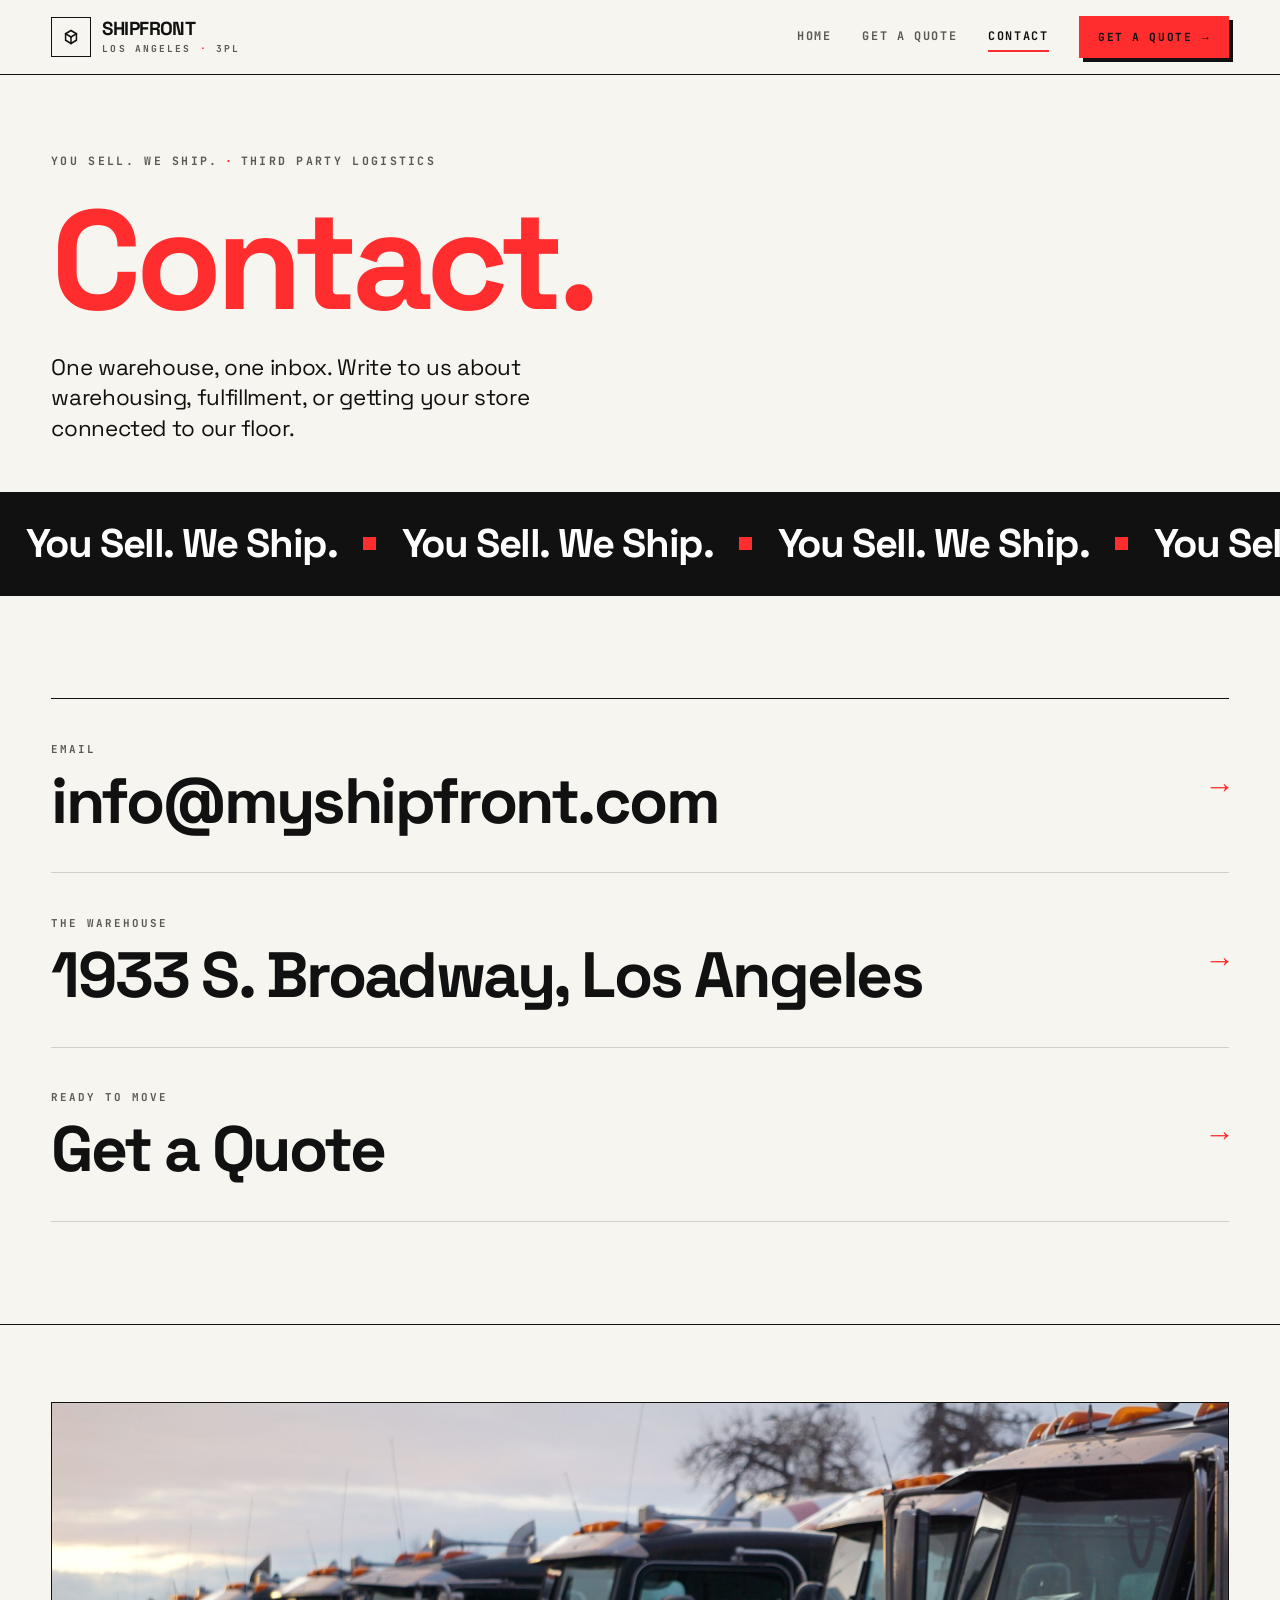
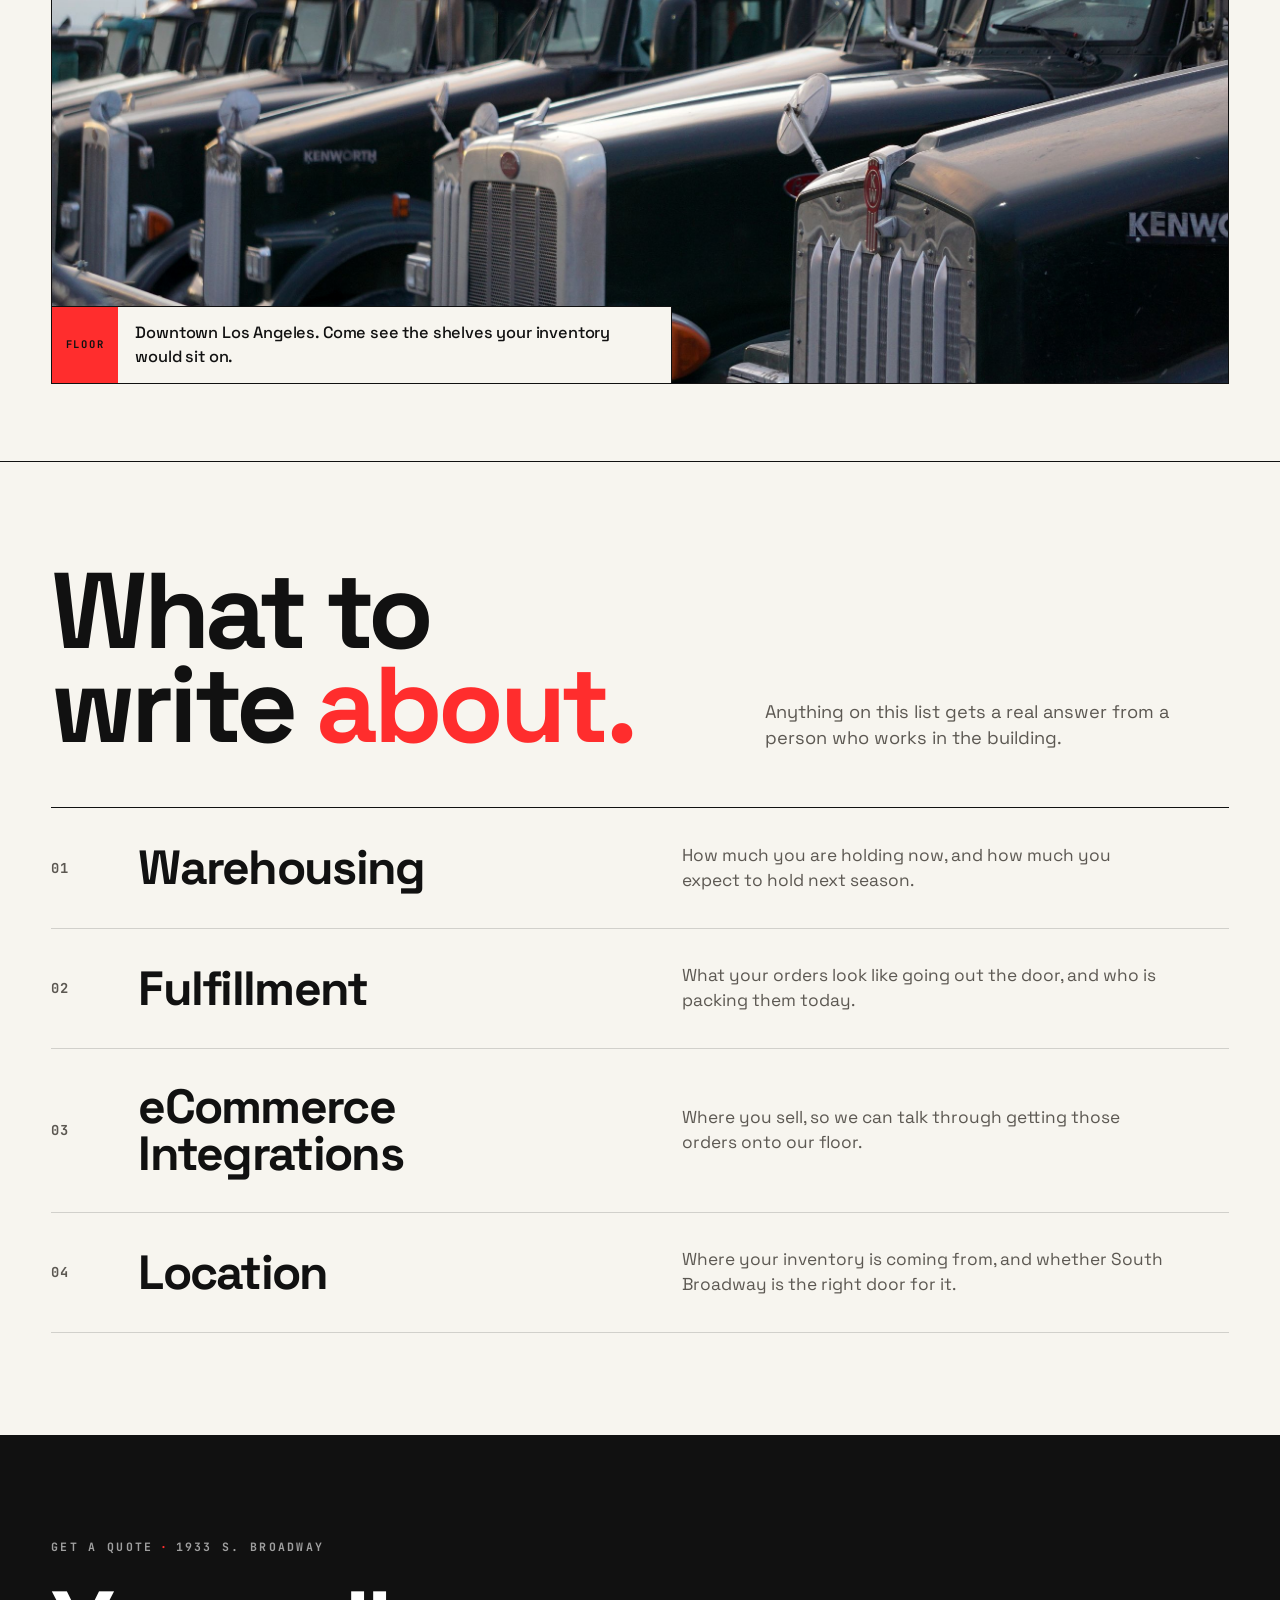
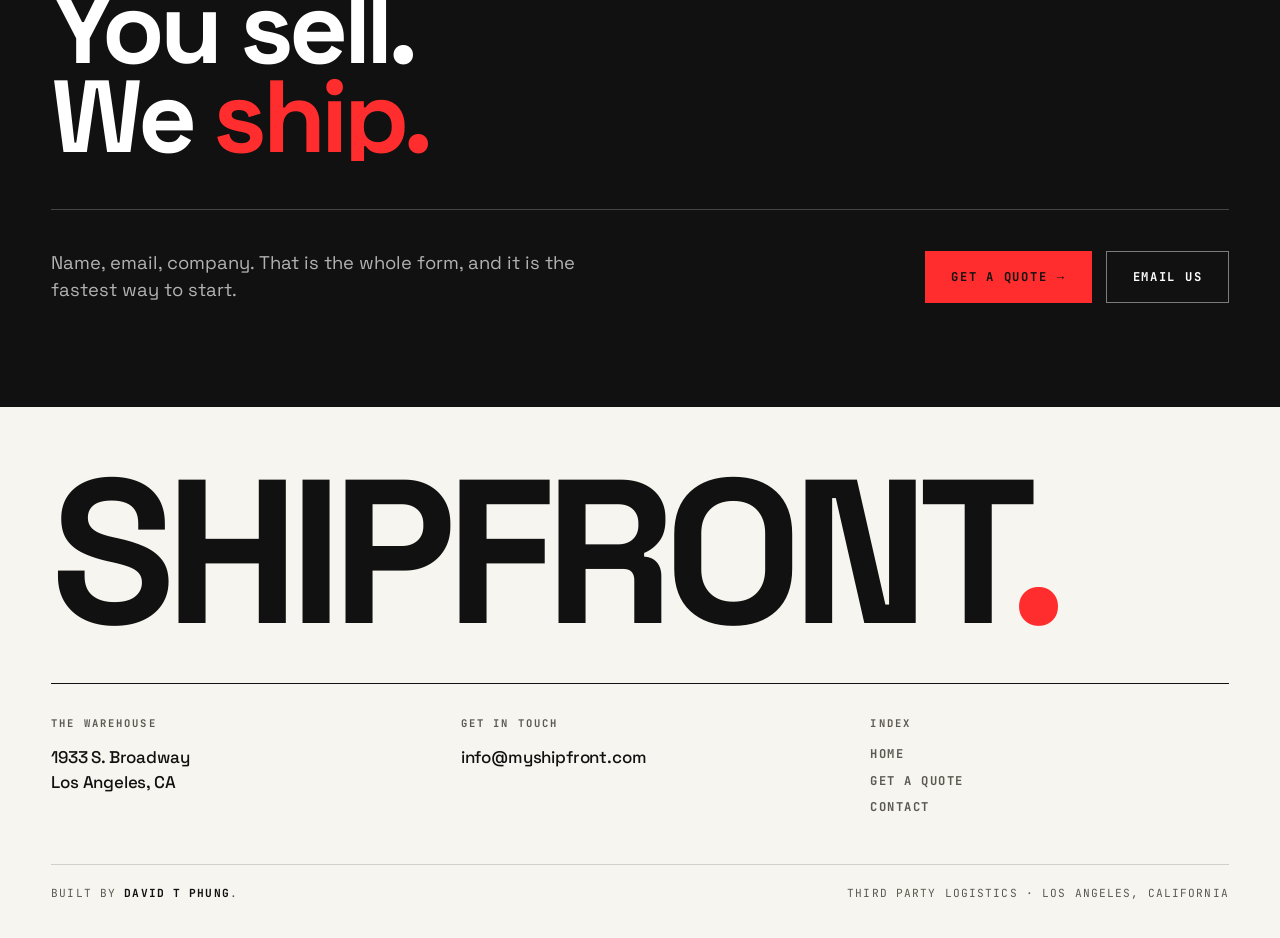
==== contact.html @ 4981dfe9 "Add verified static site files [skip ci]" ====
<!doctype html>
<html lang="en">
  <head>
    <meta charset="utf-8" />
    <meta name="viewport" content="width=device-width, initial-scale=1" />
    <title>Contact &middot; Shipfront</title>
    <meta
      name="description"
      content="Contact Shipfront. A third party logistics warehouse at 1933 S. Broadway, Los Angeles. Write to info@myshipfront.com."
    />
    <meta name="theme-color" content="#F7F5EF" />

    <meta property="og:type" content="website" />
    <meta property="og:title" content="Contact &middot; Shipfront" />
    <meta
      property="og:description"
      content="1933 S. Broadway, Los Angeles. info@myshipfront.com."
    />
    <meta property="og:image" content="images/logistics.jpg" />
    <meta name="twitter:card" content="summary_large_image" />

    <!-- Motion is opt-in: only hide pre-reveal content if scripting is alive. -->
    <script>
      (function (root) {
        root.setAttribute("data-js", "on");
        setTimeout(function () {
          if (root.getAttribute("data-ready") !== "true") {
            root.setAttribute("data-js", "off");
          }
        }, 2000);
      })(document.documentElement);
    </script>

    <link rel="preload" as="font" type="font/woff2" href="fonts/space-grotesk-var-latin.woff2" crossorigin />
    <link rel="preload" as="font" type="font/woff2" href="fonts/jetbrains-mono-var-latin.woff2" crossorigin />
    <link rel="stylesheet" href="css/press.css" />
    <link rel="icon" href="favicon.svg" type="image/svg+xml" />
  </head>

  <body>
    <a class="skip" href="#main">Skip to content</a>

    <header class="masthead">
      <div class="wrap masthead__in">
        <a class="brand" href="index.html" aria-label="Shipfront, home">
          <span class="stamp" aria-hidden="true">
            <svg viewBox="0 0 24 24" role="presentation" focusable="false">
              <path d="M7 9 L12 6 L17 9 L17 15 L12 18 L7 15 Z" />
              <path d="M7 9 L12 12 L17 9" />
              <path d="M12 12 L12 18" />
            </svg>
          </span>
          <span class="brand__type">
            <span class="brand__name">Shipfront</span>
            <span class="brand__tag">Los Angeles <b>&middot;</b> 3PL</span>
          </span>
        </a>

        <nav class="nav nav--desk" aria-label="Primary">
          <a class="nav__link" href="index.html">Home</a>
          <a class="nav__link" href="quote.html">Get a Quote</a>
          <a class="nav__link" href="contact.html" aria-current="page">Contact</a>
          <a class="btn btn--signal btn--sm nav__cta" href="quote.html">
            Get a Quote <span class="btn__arrow" aria-hidden="true">&rarr;</span>
          </a>
        </nav>

        <button class="burger" type="button" data-burger aria-expanded="false" aria-controls="drawer">
          <span class="burger__bars" aria-hidden="true"><i></i><i></i><i></i></span>
          Menu
        </button>
      </div>
    </header>

    <div class="drawer" id="drawer" data-open="false">
      <div class="wrap drawer__in">
        <a href="index.html">Home</a>
        <a href="quote.html">Get a Quote</a>
        <a href="contact.html">Contact</a>
        <a class="btn btn--signal" href="quote.html">
          Get a Quote <span class="btn__arrow" aria-hidden="true">&rarr;</span>
        </a>
      </div>
    </div>

    <main id="main">
      <!-- ================= PAGE HERO ================= -->
      <section class="phero">
        <div class="wrap">
          <p class="eyebrow" data-rise>
            You Sell. We Ship.<span class="dot">&middot;</span>Third Party Logistics
          </p>

          <h1 class="phero__h">
            <span class="line" data-clip><span><em>Contact.</em></span></span>
          </h1>

          <p class="phero__note" data-rise>
            One warehouse, one inbox. Write to us about warehousing, fulfillment, or
            getting your store connected to our floor.
          </p>
        </div>
      </section>

      <!-- ================= TICKER ================= -->
      <div class="ticker">
        <div class="ticker__track">
          <div class="ticker__set">
            <span>You Sell. We Ship.</span><i></i>
            <span>You Sell. We Ship.</span><i></i>
            <span>You Sell. We Ship.</span><i></i>
            <span>You Sell. We Ship.</span><i></i>
          </div>
          <div class="ticker__set" aria-hidden="true">
            <span>You Sell. We Ship.</span><i></i>
            <span>You Sell. We Ship.</span><i></i>
            <span>You Sell. We Ship.</span><i></i>
            <span>You Sell. We Ship.</span><i></i>
          </div>
        </div>
      </div>

      <!-- ================= BIG LINKS ================= -->
      <section class="sec">
        <div class="wrap">
          <div class="blinks" data-stagger="80">
            <a class="blink" href="mailto:info@myshipfront.com" data-rise>
              <span>
                <span class="blink__k">Email</span>
                <span class="blink__t">info@myshipfront.com</span>
              </span>
              <span class="blink__arrow" aria-hidden="true">&rarr;</span>
            </a>

            <a
              class="blink"
              href="https://maps.google.com/?q=1933+S+Broadway+Los+Angeles+CA"
              target="_blank"
              rel="noopener noreferrer"
              data-rise
            >
              <span>
                <span class="blink__k">The Warehouse</span>
                <span class="blink__t">1933 S. Broadway, Los Angeles</span>
              </span>
              <span class="blink__arrow" aria-hidden="true">&rarr;</span>
            </a>

            <a class="blink" href="quote.html" data-rise>
              <span>
                <span class="blink__k">Ready to Move</span>
                <span class="blink__t">Get a Quote</span>
              </span>
              <span class="blink__arrow" aria-hidden="true">&rarr;</span>
            </a>
          </div>
        </div>
      </section>

      <!-- ================= PLATE ================= -->
      <section class="plate sec--rule">
        <div class="wrap">
          <figure class="plate__frame" data-rise>
            <img
              class="plate__img"
              src="images/logistics.jpg"
              width="1600"
              height="900"
              alt="A freight truck on the road, hauling goods for delivery."
              loading="lazy"
              decoding="async"
            />
            <figcaption class="plate__tag">
              <b>Floor</b>
              <p>Downtown Los Angeles. Come see the shelves your inventory would sit on.</p>
            </figcaption>
          </figure>
        </div>
      </section>

      <!-- ================= WHAT TO WRITE ABOUT ================= -->
      <section class="sec sec--rule">
        <div class="wrap">
          <div class="sec__head">
            <h2 class="h2">
              <span class="line" data-clip><span>What to</span></span>
              <span class="line" data-clip><span>write <em>about.</em></span></span>
            </h2>
            <p class="sec__note" data-rise>
              Anything on this list gets a real answer from a person who works in the
              building.
            </p>
          </div>

          <ul class="rows" data-stagger="70">
            <li class="row" data-rise>
              <span class="row__no">01</span>
              <h3 class="row__title">Warehousing</h3>
              <p class="row__body">
                How much you are holding now, and how much you expect to hold next season.
              </p>
              <span class="row__mark" aria-hidden="true">&rarr;</span>
            </li>
            <li class="row" data-rise>
              <span class="row__no">02</span>
              <h3 class="row__title">Fulfillment</h3>
              <p class="row__body">
                What your orders look like going out the door, and who is packing them
                today.
              </p>
              <span class="row__mark" aria-hidden="true">&rarr;</span>
            </li>
            <li class="row" data-rise>
              <span class="row__no">03</span>
              <h3 class="row__title">eCommerce Integrations</h3>
              <p class="row__body">
                Where you sell, so we can talk through getting those orders onto our floor.
              </p>
              <span class="row__mark" aria-hidden="true">&rarr;</span>
            </li>
            <li class="row" data-rise>
              <span class="row__no">04</span>
              <h3 class="row__title">Location</h3>
              <p class="row__body">
                Where your inventory is coming from, and whether South Broadway is the right
                door for it.
              </p>
              <span class="row__mark" aria-hidden="true">&rarr;</span>
            </li>
          </ul>
        </div>
      </section>

      <!-- ================= SLAB CTA ================= -->
      <section class="slab">
        <div class="wrap">
          <p class="eyebrow" data-rise>Get a Quote<span class="dot">&middot;</span>1933 S. Broadway</p>
          <h2 class="slab__h">
            <span class="line" data-clip><span>You sell.</span></span>
            <span class="line" data-clip><span>We <em>ship.</em></span></span>
          </h2>

          <div class="slab__grid">
            <p class="slab__note" data-rise>
              Name, email, company. That is the whole form, and it is the fastest way to
              start.
            </p>
            <div class="slab__acts" data-stagger="80">
              <a class="btn btn--signal" href="quote.html" data-rise>
                Get a Quote <span class="btn__arrow" aria-hidden="true">&rarr;</span>
              </a>
              <a class="btn btn--ghost-invert" href="mailto:info@myshipfront.com" data-rise>
                Email Us
              </a>
            </div>
          </div>
        </div>
      </section>
    </main>

    <footer class="foot">
      <div class="wrap">
        <p class="foot__mark" data-clip><span>Shipfront<em>.</em></span></p>

        <div class="foot__grid">
          <div>
            <p class="foot__k">The Warehouse</p>
            <p class="foot__v">
              1933 S. Broadway<br />
              Los Angeles, CA
            </p>
          </div>
          <div>
            <p class="foot__k">Get in Touch</p>
            <p class="foot__v">
              <a href="mailto:info@myshipfront.com">info@myshipfront.com</a>
            </p>
          </div>
          <div>
            <p class="foot__k">Index</p>
            <nav class="foot__nav" aria-label="Footer">
              <a href="index.html">Home</a>
              <a href="quote.html">Get a Quote</a>
              <a href="contact.html">Contact</a>
            </nav>
          </div>
        </div>

        <div class="foot__base">
          <p>Built by <b>David T Phung</b>.</p>
          <p>Third Party Logistics <span aria-hidden="true">&middot;</span> Los Angeles, California</p>
        </div>
      </div>
    </footer>

    <script src="js/press.js" defer></script>
  </body>
</html>
---- css/press.css ----
/* ==========================================================================
   SHIPFRONT / THE PRESS
   Bold editorial paper. Ink on newsprint, one red signal.
   ========================================================================== */

/* --- Faces ---------------------------------------------------------------- */

@font-face {
  font-family: "Space Grotesk";
  font-style: normal;
  font-weight: 300 700;
  font-display: swap;
  src: url("../fonts/space-grotesk-var-latin.woff2") format("woff2");
  unicode-range: U+0000-00FF, U+0131, U+0152-0153, U+02BB-02BC, U+02C6, U+02DA,
    U+02DC, U+0304, U+0308, U+0329, U+2000-206F, U+20AC, U+2122, U+2191, U+2193,
    U+2212, U+2215, U+FEFF, U+FFFD;
}

@font-face {
  font-family: "Space Grotesk";
  font-style: normal;
  font-weight: 300 700;
  font-display: swap;
  src: url("../fonts/space-grotesk-var-latin-ext.woff2") format("woff2");
  unicode-range: U+0100-02BA, U+02BD-02C5, U+02C7-02CC, U+02CE-02D7, U+02DD-02FF,
    U+0304, U+0308, U+0329, U+1D00-1DBF, U+1E00-1E9F, U+1EF2-1EFF, U+2020,
    U+20A0-20AB, U+20AD-20C0, U+2113, U+2C60-2C7F, U+A720-A7FF;
}

@font-face {
  font-family: "JetBrains Mono";
  font-style: normal;
  font-weight: 100 800;
  font-display: swap;
  src: url("../fonts/jetbrains-mono-var-latin.woff2") format("woff2");
  unicode-range: U+0000-00FF, U+0131, U+0152-0153, U+02BB-02BC, U+02C6, U+02DA,
    U+02DC, U+0304, U+0308, U+0329, U+2000-206F, U+20AC, U+2122, U+2191, U+2193,
    U+2212, U+2215, U+FEFF, U+FFFD;
}

@font-face {
  font-family: "JetBrains Mono";
  font-style: normal;
  font-weight: 100 800;
  font-display: swap;
  src: url("../fonts/jetbrains-mono-var-latin-ext.woff2") format("woff2");
  unicode-range: U+0100-02BA, U+02BD-02C5, U+02C7-02CC, U+02CE-02D7, U+02DD-02FF,
    U+0304, U+0308, U+0329, U+1D00-1DBF, U+1E00-1E9F, U+1EF2-1EFF, U+2020,
    U+20A0-20AB, U+20AD-20C0, U+2113, U+2C60-2C7F, U+A720-A7FF;
}

/* --- Tokens --------------------------------------------------------------- */

:root {
  --paper: #f7f5ef;
  --sheet: #ffffff;
  --ink: #111111;
  --mute: #5c5852;
  --signal: #ff2d2d;

  --rule: rgba(17, 17, 17, 0.16);
  --rule-soft: rgba(17, 17, 17, 0.09);
  --rule-invert: rgba(255, 255, 255, 0.22);

  --display: "Space Grotesk", "Helvetica Neue", Arial, sans-serif;
  --mono: "JetBrains Mono", ui-monospace, "SF Mono", Menlo, monospace;

  --gut: clamp(1.25rem, 4vw, 4.5rem);
  --max: 1440px;
  --r: 0px;

  --fast: 160ms;
  --beat: 220ms;
  --ease: cubic-bezier(0.2, 0.7, 0.2, 1);
}

*,
*::before,
*::after {
  box-sizing: border-box;
}

html {
  -webkit-text-size-adjust: 100%;
  scroll-behavior: smooth;
}

body {
  margin: 0;
  background: var(--paper);
  color: var(--ink);
  font-family: var(--display);
  font-weight: 400;
  font-size: 17px;
  line-height: 1.5;
  -webkit-font-smoothing: antialiased;
  text-rendering: optimizeLegibility;
  overflow-x: hidden;
}

img {
  display: block;
  max-width: 100%;
}

a {
  color: inherit;
  text-decoration: none;
}

h1,
h2,
h3,
h4,
p,
figure,
blockquote {
  margin: 0;
}

ul,
ol {
  margin: 0;
  padding: 0;
  list-style: none;
}

button,
input,
textarea,
select {
  font: inherit;
  color: inherit;
}

::selection {
  background: var(--signal);
  color: var(--sheet);
}

:focus-visible {
  outline: 2px solid var(--signal);
  outline-offset: 3px;
}

.skip {
  position: absolute;
  left: -9999px;
  top: 0;
  z-index: 999;
  background: var(--ink);
  color: var(--sheet);
  padding: 0.75rem 1rem;
  font-family: var(--mono);
  font-size: 0.72rem;
  letter-spacing: 0.14em;
  text-transform: uppercase;
}

.skip:focus {
  left: 0;
}

/* --- Layout --------------------------------------------------------------- */

.wrap {
  width: 100%;
  max-width: var(--max);
  margin-inline: auto;
  padding-inline: var(--gut);
}

.rule-top {
  border-top: 1px solid var(--rule);
}

.rule-red {
  height: 6px;
  background: var(--signal);
}

.eyebrow {
  font-family: var(--mono);
  font-size: clamp(0.62rem, 1.1vw, 0.72rem);
  font-weight: 700;
  letter-spacing: 0.2em;
  text-transform: uppercase;
  color: var(--mute);
}

.eyebrow .dot {
  color: var(--signal);
  margin-inline: 0.55em;
}

/* --- Masthead ------------------------------------------------------------- */

.masthead {
  position: sticky;
  top: 0;
  z-index: 90;
  background: var(--paper);
  border-bottom: 1px solid var(--ink);
}

.masthead__in {
  display: flex;
  align-items: center;
  justify-content: space-between;
  gap: 1rem;
  min-height: 74px;
}

/* Mark: a press stamp, not a lightbox */
.brand {
  display: inline-flex;
  align-items: center;
  gap: 0.7rem;
}

.stamp {
  width: 40px;
  height: 40px;
  display: grid;
  place-items: center;
  border: 1px solid var(--ink);
  background: transparent;
  transition: transform var(--beat) var(--ease),
    border-color var(--beat) var(--ease), background-color var(--beat) var(--ease);
}

.stamp svg {
  width: 26px;
  height: 26px;
  display: block;
}

.stamp path {
  stroke: var(--ink);
  stroke-width: 1.4;
  stroke-linecap: square;
  stroke-linejoin: miter;
  fill: none;
  transition: stroke var(--beat) var(--ease);
}

.brand:hover .stamp,
.brand:focus-visible .stamp {
  transform: translateY(1px);
  border-color: var(--signal);
}

.brand:hover .stamp path,
.brand:focus-visible .stamp path {
  stroke: var(--signal);
}

.brand__type {
  display: flex;
  flex-direction: column;
  line-height: 1;
}

.brand__name {
  font-weight: 700;
  font-size: 1.18rem;
  letter-spacing: -0.03em;
  text-transform: uppercase;
}

.brand__tag {
  font-family: var(--mono);
  font-size: 0.6rem;
  font-weight: 700;
  letter-spacing: 0.22em;
  text-transform: uppercase;
  color: var(--mute);
  margin-top: 0.32rem;
}

.brand__tag b {
  color: var(--signal);
}

.nav {
  display: flex;
  align-items: center;
  gap: clamp(1rem, 2.4vw, 2.2rem);
}

.nav__link {
  font-family: var(--mono);
  font-size: 0.74rem;
  font-weight: 700;
  letter-spacing: 0.14em;
  text-transform: uppercase;
  padding: 0.4rem 0;
  position: relative;
  color: var(--mute);
  transition: color var(--beat) var(--ease);
}

.nav__link::after {
  content: "";
  position: absolute;
  left: 0;
  right: 100%;
  bottom: 0;
  height: 2px;
  background: var(--signal);
  transition: right var(--beat) var(--ease);
}

.nav__link:hover,
.nav__link[aria-current="page"] {
  color: var(--ink);
}

.nav__link:hover::after,
.nav__link[aria-current="page"]::after {
  right: 0;
}

.nav__cta {
  display: none;
}

@media (min-width: 900px) {
  .nav__cta {
    display: inline-flex;
  }
}

/* Mobile drawer */
.burger {
  display: inline-flex;
  align-items: center;
  gap: 0.5rem;
  background: none;
  border: 1px solid var(--ink);
  padding: 0.5rem 0.7rem;
  cursor: pointer;
  font-family: var(--mono);
  font-size: 0.68rem;
  font-weight: 700;
  letter-spacing: 0.16em;
  text-transform: uppercase;
}

.burger__bars {
  display: grid;
  gap: 3px;
}

.burger__bars i {
  display: block;
  width: 16px;
  height: 2px;
  background: var(--ink);
}

@media (min-width: 760px) {
  .burger {
    display: none;
  }
}

.drawer {
  display: none;
  border-bottom: 1px solid var(--ink);
  background: var(--paper);
}

.drawer[data-open="true"] {
  display: block;
}

@media (min-width: 760px) {
  .drawer,
  .drawer[data-open="true"] {
    display: none;
  }
}

.drawer__in {
  padding-block: 0.5rem 1.5rem;
  display: grid;
}

.drawer a {
  padding: 1rem 0;
  border-bottom: 1px solid var(--rule-soft);
  font-size: 1.5rem;
  font-weight: 700;
  letter-spacing: -0.02em;
}

.drawer .btn {
  margin-top: 1.35rem;
  border-bottom: 0;
  justify-content: center;
}

.nav--desk {
  display: none;
}

@media (min-width: 760px) {
  .nav--desk {
    display: flex;
  }
}

/* --- Buttons -------------------------------------------------------------- */

.btn {
  display: inline-flex;
  align-items: center;
  gap: 0.6rem;
  border: 1px solid transparent;
  border-radius: var(--r);
  padding: 1rem 1.6rem;
  font-family: var(--mono);
  font-size: 0.76rem;
  font-weight: 700;
  letter-spacing: 0.14em;
  text-transform: uppercase;
  cursor: pointer;
  transition: transform var(--beat) var(--ease),
    background-color var(--beat) var(--ease), color var(--beat) var(--ease),
    border-color var(--beat) var(--ease), box-shadow var(--beat) var(--ease);
}

.btn--sm {
  padding: 0.72rem 1.1rem;
  font-size: 0.7rem;
}

.btn__arrow {
  transition: transform var(--beat) var(--ease);
}

.btn:hover .btn__arrow {
  transform: translateX(4px);
}

/* Primary: ink on red */
.btn--signal {
  background: var(--signal);
  color: var(--ink);
  border-color: var(--signal);
  box-shadow: 4px 4px 0 var(--ink);
}

.btn--signal:hover {
  transform: translate(-2px, -2px);
  box-shadow: 6px 6px 0 var(--ink);
}

.btn--signal:active {
  transform: translate(2px, 2px);
  box-shadow: 1px 1px 0 var(--ink);
}

/* Ghost on paper */
.btn--ghost {
  background: transparent;
  color: var(--ink);
  border-color: var(--ink);
}

.btn--ghost:hover {
  background: var(--ink);
  color: var(--sheet);
}

/* Ghost on ink: white on black */
.btn--ghost-invert {
  background: transparent;
  color: var(--sheet);
  border-color: rgba(255, 255, 255, 0.45);
}

.btn--ghost-invert:hover {
  background: var(--sheet);
  color: var(--ink);
  border-color: var(--sheet);
}

/* --- Hero ----------------------------------------------------------------- */

.hero {
  padding-block: clamp(2.5rem, 7vw, 6rem) clamp(2rem, 5vw, 3.5rem);
}

.hero__meta {
  display: flex;
  flex-wrap: wrap;
  align-items: baseline;
  gap: 0.2rem 0.4rem;
  padding-bottom: clamp(1.5rem, 4vw, 2.75rem);
}

.h1 {
  font-weight: 700;
  font-size: clamp(3.6rem, 13.2vw, 12.5rem);
  line-height: 0.85;
  letter-spacing: -0.045em;
  text-transform: none;
}

.h1 .line {
  display: block;
}

.h1 em {
  font-style: normal;
  color: var(--signal);
}

.hero__grid {
  display: grid;
  gap: clamp(1.75rem, 4vw, 3rem);
  padding-top: clamp(1.75rem, 4vw, 3rem);
  align-items: start;
}

@media (min-width: 1000px) {
  .hero__grid {
    grid-template-columns: minmax(0, 1.15fr) minmax(0, 1fr);
    gap: clamp(2rem, 6vw, 5rem);
  }
}

.lede {
  font-size: clamp(1.15rem, 2vw, 1.5rem);
  line-height: 1.34;
  letter-spacing: -0.015em;
  max-width: 34ch;
}

.lede strong {
  font-weight: 700;
}

.hero__acts {
  display: flex;
  flex-wrap: wrap;
  gap: 0.85rem;
  margin-top: clamp(1.5rem, 3vw, 2.25rem);
}

.hero__index {
  border-top: 1px solid var(--ink);
  padding-top: 0.9rem;
}

.hero__index li {
  display: flex;
  align-items: baseline;
  gap: 1rem;
  padding: 0.72rem 0;
  border-bottom: 1px solid var(--rule-soft);
  font-family: var(--mono);
  font-size: 0.78rem;
  letter-spacing: 0.02em;
  color: var(--mute);
}

.hero__index li b {
  color: var(--signal);
  font-weight: 700;
  font-size: 0.68rem;
  letter-spacing: 0.1em;
  min-width: 2.4ch;
}

.hero__index li span {
  color: var(--ink);
  font-weight: 700;
}

/* --- Ticker: repeat a real line ------------------------------------------ */

.ticker {
  background: var(--ink);
  color: var(--sheet);
  overflow: hidden;
  border-block: 1px solid var(--ink);
  padding-block: clamp(0.9rem, 2vw, 1.3rem);
}

.ticker__track {
  display: flex;
  width: max-content;
  animation: slide 26s linear infinite;
}

.ticker__set {
  display: flex;
  align-items: center;
  flex: none;
}

.ticker__set span {
  font-weight: 700;
  font-size: clamp(1.4rem, 3.4vw, 2.5rem);
  letter-spacing: -0.035em;
  white-space: nowrap;
  padding-inline: clamp(0.9rem, 2vw, 1.6rem);
}

.ticker__set i {
  width: clamp(9px, 1.2vw, 13px);
  height: clamp(9px, 1.2vw, 13px);
  background: var(--signal);
  flex: none;
}

@keyframes slide {
  from {
    transform: translate3d(0, 0, 0);
  }
  to {
    transform: translate3d(-50%, 0, 0);
  }
}

.ticker:hover .ticker__track {
  animation-play-state: paused;
}

/* --- Plate (truck) -------------------------------------------------------- */

.plate {
  padding-block: clamp(2.5rem, 6vw, 5rem);
}

.plate__frame {
  position: relative;
  border: 1px solid var(--ink);
  background: var(--sheet);
  overflow: hidden;
}

.plate__img {
  width: 100%;
  height: clamp(260px, 46vw, 580px);
  object-fit: cover;
  object-position: center 58%;
  filter: contrast(1.04) saturate(0.92);
}

.plate__tag {
  position: absolute;
  left: 0;
  bottom: 0;
  display: flex;
  align-items: stretch;
  background: var(--paper);
  border-top: 1px solid var(--ink);
  border-right: 1px solid var(--ink);
  max-width: min(92%, 620px);
}

.plate__tag b {
  background: var(--signal);
  color: var(--ink);
  font-family: var(--mono);
  font-size: 0.66rem;
  font-weight: 700;
  letter-spacing: 0.16em;
  text-transform: uppercase;
  padding: 0.85rem 0.85rem;
  display: grid;
  place-items: center;
}

.plate__tag p {
  padding: 0.85rem 1.1rem;
  font-size: clamp(0.86rem, 1.5vw, 1.02rem);
  font-weight: 500;
  letter-spacing: -0.01em;
}

/* --- Section furniture ---------------------------------------------------- */

.sec {
  padding-block: clamp(3rem, 8vw, 7rem);
}

.sec--rule {
  border-top: 1px solid var(--ink);
}

.sec__head {
  display: grid;
  gap: clamp(1rem, 2.5vw, 1.5rem);
  padding-bottom: clamp(2rem, 5vw, 3.5rem);
}

@media (min-width: 1000px) {
  .sec__head {
    grid-template-columns: minmax(0, 1.4fr) minmax(0, 1fr);
    align-items: end;
    gap: clamp(2rem, 5vw, 4rem);
  }
}

.h2 {
  font-weight: 700;
  font-size: clamp(2.6rem, 8.4vw, 7.5rem);
  line-height: 0.87;
  letter-spacing: -0.042em;
}

.h2 em {
  font-style: normal;
  color: var(--signal);
}

.sec__note {
  font-size: clamp(1rem, 1.5vw, 1.14rem);
  line-height: 1.44;
  color: var(--mute);
  max-width: 42ch;
}

/* --- Numbered hairline rows ---------------------------------------------- */

.rows {
  border-top: 1px solid var(--ink);
}

.row {
  display: grid;
  grid-template-columns: 3.4ch minmax(0, 1fr);
  gap: 0.75rem 1.25rem;
  align-items: start;
  padding: clamp(1.35rem, 3vw, 2.15rem) 0;
  border-bottom: 1px solid var(--rule);
  transition: padding-left var(--beat) var(--ease),
    background-color var(--beat) var(--ease);
}

@media (min-width: 900px) {
  .row {
    grid-template-columns: 5ch minmax(0, 1.05fr) minmax(0, 1fr) 2.5ch;
    gap: 2rem;
    align-items: center;
  }
}

.row__no {
  font-family: var(--mono);
  font-size: clamp(0.72rem, 1.2vw, 0.86rem);
  font-weight: 700;
  letter-spacing: 0.08em;
  color: var(--mute);
  transition: color var(--beat) var(--ease);
}

.row__title {
  font-weight: 700;
  font-size: clamp(1.55rem, 4vw, 3rem);
  line-height: 0.98;
  letter-spacing: -0.035em;
}

.row__body {
  color: var(--mute);
  font-size: clamp(0.98rem, 1.4vw, 1.08rem);
  line-height: 1.46;
  max-width: 46ch;
}

.row__mark {
  display: none;
  justify-self: end;
  color: var(--signal);
  font-family: var(--mono);
  font-weight: 700;
  opacity: 0;
  transform: translateX(-6px);
  transition: opacity var(--beat) var(--ease), transform var(--beat) var(--ease);
}

@media (min-width: 900px) {
  .row__mark {
    display: block;
  }
}

.row:hover {
  background: rgba(255, 45, 45, 0.045);
}

.row:hover .row__no {
  color: var(--signal);
}

.row:hover .row__mark {
  opacity: 1;
  transform: translateX(0);
}

@media (min-width: 900px) {
  .row:hover {
    padding-left: 0.9rem;
  }
}

/* --- Steps ---------------------------------------------------------------- */

.steps {
  display: grid;
  gap: 0;
  border-top: 1px solid var(--ink);
}

@media (min-width: 760px) {
  .steps {
    grid-template-columns: repeat(2, minmax(0, 1fr));
  }
}

@media (min-width: 1120px) {
  .steps {
    grid-template-columns: repeat(4, minmax(0, 1fr));
  }
}

.step {
  padding: clamp(1.5rem, 3vw, 2.3rem) 0;
  border-bottom: 1px solid var(--rule);
  position: relative;
}

@media (min-width: 760px) {
  .step {
    padding: clamp(1.75rem, 3vw, 2.5rem) clamp(1.1rem, 2.2vw, 2rem);
  }

  .step:first-child {
    padding-left: 0;
  }

  .step + .step {
    border-left: 1px solid var(--rule);
  }
}

@media (min-width: 1120px) {
  .step:last-child {
    padding-right: 0;
  }
}

.step__no {
  font-family: var(--mono);
  font-size: 0.74rem;
  font-weight: 700;
  letter-spacing: 0.14em;
  color: var(--signal);
}

.step__no::after {
  content: "";
  display: block;
  width: 26px;
  height: 3px;
  background: var(--signal);
  margin-top: 0.7rem;
}

.step__title {
  font-weight: 700;
  font-size: clamp(1.5rem, 2.6vw, 2.1rem);
  line-height: 0.98;
  letter-spacing: -0.035em;
  margin-top: clamp(1.1rem, 2vw, 1.5rem);
}

.step__body {
  color: var(--mute);
  font-size: 1rem;
  line-height: 1.46;
  margin-top: 0.7rem;
  max-width: 34ch;
}

/* --- Outcomes ------------------------------------------------------------- */

.outs {
  display: grid;
  gap: clamp(1.5rem, 3vw, 2.5rem);
  border-top: 1px solid var(--ink);
  padding-top: clamp(1.75rem, 3.5vw, 2.75rem);
}

@media (min-width: 880px) {
  .outs {
    grid-template-columns: repeat(3, minmax(0, 1fr));
    gap: clamp(2rem, 4vw, 4rem);
  }
}

.out__title {
  font-weight: 700;
  font-size: clamp(1.9rem, 3.6vw, 3.1rem);
  line-height: 0.95;
  letter-spacing: -0.04em;
}

.out__title span {
  color: var(--signal);
}

.out__body {
  color: var(--mute);
  font-size: 1.02rem;
  line-height: 1.46;
  margin-top: 0.85rem;
  max-width: 32ch;
}

/* --- Ink slab CTA --------------------------------------------------------- */

.slab {
  background: var(--ink);
  color: var(--sheet);
  padding-block: clamp(3rem, 8vw, 6.5rem);
}

.slab .eyebrow {
  color: rgba(255, 255, 255, 0.6);
}

.slab__h {
  font-weight: 700;
  font-size: clamp(2.6rem, 8vw, 7rem);
  line-height: 0.87;
  letter-spacing: -0.045em;
  margin-top: clamp(1.25rem, 2.5vw, 1.75rem);
}

.slab__h em {
  font-style: normal;
  color: var(--signal);
}

.slab__grid {
  display: grid;
  gap: clamp(1.75rem, 4vw, 3rem);
  margin-top: clamp(2rem, 4vw, 3rem);
  padding-top: clamp(1.75rem, 3.5vw, 2.5rem);
  border-top: 1px solid var(--rule-invert);
}

@media (min-width: 900px) {
  .slab__grid {
    grid-template-columns: minmax(0, 1fr) auto;
    align-items: center;
    gap: clamp(2rem, 5vw, 4rem);
  }
}

.slab__note {
  color: rgba(255, 255, 255, 0.68);
  font-size: clamp(1rem, 1.5vw, 1.15rem);
  line-height: 1.46;
  max-width: 44ch;
}

.slab__acts {
  display: flex;
  flex-wrap: wrap;
  gap: 0.85rem;
}

/* --- Page hero (Quote / Contact) ----------------------------------------- */

.phero {
  padding-block: clamp(2.5rem, 6vw, 5rem) clamp(2rem, 4vw, 3rem);
}

.phero__h {
  font-weight: 700;
  font-size: clamp(3.1rem, 11vw, 9.5rem);
  line-height: 0.85;
  letter-spacing: -0.045em;
  margin-top: clamp(1.25rem, 3vw, 2rem);
}

.phero__h em {
  font-style: normal;
  color: var(--signal);
}

.phero__note {
  font-size: clamp(1.1rem, 1.8vw, 1.4rem);
  line-height: 1.36;
  letter-spacing: -0.015em;
  max-width: 40ch;
  margin-top: clamp(1.5rem, 3vw, 2rem);
}

/* --- Form ----------------------------------------------------------------- */

.formwrap {
  display: grid;
  gap: clamp(2rem, 5vw, 3.5rem);
  border-top: 1px solid var(--ink);
  padding-top: clamp(2rem, 4vw, 3rem);
}

@media (min-width: 980px) {
  .formwrap {
    grid-template-columns: minmax(0, 1.1fr) minmax(0, 0.9fr);
    gap: clamp(2.5rem, 6vw, 5.5rem);
  }
}

.form {
  display: grid;
  gap: clamp(1.1rem, 2vw, 1.5rem);
  max-width: 640px;
}

.field {
  display: grid;
  gap: 0.55rem;
}

.field label {
  font-family: var(--mono);
  font-size: 0.7rem;
  font-weight: 700;
  letter-spacing: 0.16em;
  text-transform: uppercase;
  color: var(--mute);
}

.field label .req {
  color: var(--signal);
}

.field input {
  width: 100%;
  background: var(--sheet);
  border: 1px solid var(--ink);
  border-radius: var(--r);
  padding: 1.05rem 1.05rem;
  font-size: 1.06rem;
  font-weight: 500;
  letter-spacing: -0.01em;
  transition: box-shadow var(--beat) var(--ease),
    border-color var(--beat) var(--ease);
}

.field input::placeholder {
  color: rgba(92, 88, 82, 0.65);
  font-weight: 400;
}

.field input:hover {
  box-shadow: 3px 3px 0 var(--rule);
}

.field input:focus {
  outline: none;
  border-color: var(--signal);
  box-shadow: 4px 4px 0 var(--signal);
}

.field[data-bad="true"] input {
  border-color: var(--signal);
}

.field__err {
  font-family: var(--mono);
  font-size: 0.7rem;
  font-weight: 700;
  letter-spacing: 0.08em;
  text-transform: uppercase;
  color: var(--signal);
  min-height: 0;
  display: none;
}

.field[data-bad="true"] .field__err {
  display: block;
}

.form__foot {
  display: flex;
  flex-wrap: wrap;
  align-items: center;
  gap: 1rem 1.5rem;
  margin-top: 0.5rem;
}

.form__fine {
  font-family: var(--mono);
  font-size: 0.7rem;
  letter-spacing: 0.06em;
  color: var(--mute);
  max-width: 30ch;
  line-height: 1.6;
}

/* Success */
.done {
  display: none;
  border: 1px solid var(--ink);
  background: var(--sheet);
  padding: clamp(1.5rem, 3vw, 2.25rem);
  max-width: 640px;
}

.done[data-on="true"] {
  display: block;
}

.form[data-off="true"] {
  display: none;
}

.done__flag {
  display: inline-block;
  background: var(--signal);
  color: var(--ink);
  font-family: var(--mono);
  font-size: 0.66rem;
  font-weight: 700;
  letter-spacing: 0.18em;
  text-transform: uppercase;
  padding: 0.4rem 0.65rem;
}

.done__h {
  font-weight: 700;
  font-size: clamp(1.8rem, 3.6vw, 2.6rem);
  line-height: 0.98;
  letter-spacing: -0.035em;
  margin-top: 1.1rem;
}

.done__b {
  color: var(--mute);
  margin-top: 0.85rem;
  line-height: 1.5;
  max-width: 42ch;
}

.done__b a {
  color: var(--ink);
  font-weight: 700;
  border-bottom: 2px solid var(--signal);
}

/* --- Aside cards ---------------------------------------------------------- */

.aside {
  display: grid;
  gap: 0;
  align-content: start;
  border-top: 1px solid var(--ink);
}

@media (min-width: 980px) {
  .aside {
    border-top: 0;
  }
}

.card {
  padding: clamp(1.35rem, 2.6vw, 1.85rem) 0;
  border-bottom: 1px solid var(--rule);
}

.aside .card:first-child {
  padding-top: clamp(1.35rem, 2.6vw, 1.85rem);
}

@media (min-width: 980px) {
  .aside .card:first-child {
    padding-top: 0;
  }
}

.card__k {
  font-family: var(--mono);
  font-size: 0.68rem;
  font-weight: 700;
  letter-spacing: 0.18em;
  text-transform: uppercase;
  color: var(--signal);
}

.card__v {
  font-weight: 700;
  font-size: clamp(1.2rem, 2.2vw, 1.6rem);
  line-height: 1.14;
  letter-spacing: -0.03em;
  margin-top: 0.7rem;
}

.card__v a {
  border-bottom: 2px solid var(--signal);
}

.card__v a:hover {
  color: var(--signal);
}

.card__b {
  color: var(--mute);
  font-size: 0.98rem;
  line-height: 1.46;
  margin-top: 0.6rem;
  max-width: 38ch;
}

/* --- Contact big links ---------------------------------------------------- */

.blinks {
  border-top: 1px solid var(--ink);
}

.blink {
  display: flex;
  align-items: center;
  justify-content: space-between;
  gap: 1.5rem;
  padding: clamp(1.5rem, 3.4vw, 2.6rem) 0;
  border-bottom: 1px solid var(--rule);
  transition: padding-left var(--beat) var(--ease),
    background-color var(--beat) var(--ease);
}

.blink__t {
  display: block;
  font-weight: 700;
  font-size: clamp(1.7rem, 5.4vw, 4rem);
  line-height: 0.94;
  letter-spacing: -0.04em;
  word-break: break-word;
}

.blink__k {
  font-family: var(--mono);
  font-size: 0.68rem;
  font-weight: 700;
  letter-spacing: 0.18em;
  text-transform: uppercase;
  color: var(--mute);
  margin-bottom: 0.85rem;
  display: block;
}

.blink__arrow {
  font-family: var(--mono);
  font-weight: 700;
  font-size: clamp(1.2rem, 2.4vw, 1.9rem);
  color: var(--signal);
  flex: none;
  transition: transform var(--beat) var(--ease);
}

a.blink:hover {
  background: rgba(255, 45, 45, 0.045);
}

@media (min-width: 900px) {
  a.blink:hover {
    padding-left: 0.9rem;
  }
}

a.blink:hover .blink__arrow {
  transform: translateX(6px);
}

/* --- Footer --------------------------------------------------------------- */

.foot {
  border-top: 1px solid var(--ink);
  padding-block: clamp(2.5rem, 5vw, 4rem) clamp(1.5rem, 3vw, 2.25rem);
}

.foot__mark {
  font-weight: 700;
  font-size: clamp(3.2rem, 16vw, 13rem);
  line-height: 0.8;
  letter-spacing: -0.05em;
  text-transform: uppercase;
  color: var(--ink);
}

.foot__mark em {
  font-style: normal;
  color: var(--signal);
}

.foot__grid {
  display: grid;
  gap: clamp(1.5rem, 3vw, 2.5rem);
  margin-top: clamp(2rem, 4vw, 3rem);
  padding-top: clamp(1.5rem, 3vw, 2rem);
  border-top: 1px solid var(--ink);
}

@media (min-width: 820px) {
  .foot__grid {
    grid-template-columns: repeat(3, minmax(0, 1fr));
    gap: clamp(2rem, 4vw, 3.5rem);
  }
}

.foot__k {
  font-family: var(--mono);
  font-size: 0.66rem;
  font-weight: 700;
  letter-spacing: 0.2em;
  text-transform: uppercase;
  color: var(--mute);
}

.foot__v {
  margin-top: 0.85rem;
  font-size: 1.06rem;
  font-weight: 500;
  line-height: 1.45;
  letter-spacing: -0.01em;
}

.foot__v a {
  border-bottom: 2px solid transparent;
  transition: border-color var(--beat) var(--ease), color var(--beat) var(--ease);
}

.foot__v a:hover {
  border-color: var(--signal);
  color: var(--signal);
}

.foot__nav {
  display: grid;
  gap: 0.5rem;
  margin-top: 0.85rem;
}

.foot__nav a {
  font-family: var(--mono);
  font-size: 0.76rem;
  font-weight: 700;
  letter-spacing: 0.12em;
  text-transform: uppercase;
  color: var(--mute);
  transition: color var(--beat) var(--ease);
  width: fit-content;
}

.foot__nav a:hover {
  color: var(--signal);
}

.foot__base {
  display: flex;
  flex-wrap: wrap;
  justify-content: space-between;
  gap: 0.75rem 1.5rem;
  margin-top: clamp(2rem, 4vw, 3rem);
  padding-top: 1.25rem;
  border-top: 1px solid var(--rule);
  font-family: var(--mono);
  font-size: 0.7rem;
  letter-spacing: 0.1em;
  text-transform: uppercase;
  color: var(--mute);
}

.foot__base b {
  color: var(--ink);
  font-weight: 700;
}

/* --- Motion: clip up + stagger ------------------------------------------- */

/* The pre-reveal state is gated on [data-js="on"], which the inline head script
   sets and then clears if press.js never boots. Without it every headline and
   section renders in its final position, so a script failure costs the motion
   and nothing else. */

[data-clip] {
  display: block;
  overflow: hidden;
}

[data-clip] > * {
  display: block;
}

[data-js="on"] [data-clip] > * {
  transform: translateY(102%);
  transition: transform 780ms var(--ease);
  transition-delay: var(--d, 0ms);
}

[data-js="on"] [data-clip].is-in > * {
  transform: translateY(0);
}

[data-js="on"] [data-rise] {
  opacity: 0;
  transform: translateY(18px);
  transition: opacity 620ms var(--ease), transform 620ms var(--ease);
  transition-delay: var(--d, 0ms);
}

[data-js="on"] [data-rise].is-in {
  opacity: 1;
  transform: none;
}

@media (prefers-reduced-motion: reduce) {
  html {
    scroll-behavior: auto;
  }

  [data-clip] > *,
  [data-rise],
  [data-js="on"] [data-clip] > *,
  [data-js="on"] [data-rise] {
    transform: none !important;
    opacity: 1 !important;
    transition: none !important;
  }

  .ticker__track {
    animation: none !important;
  }

  .btn,
  .btn__arrow,
  .row,
  .blink,
  .stamp,
  .field input {
    transition: none !important;
  }

  .btn--signal:hover,
  .btn--signal:active {
    transform: none;
  }
}
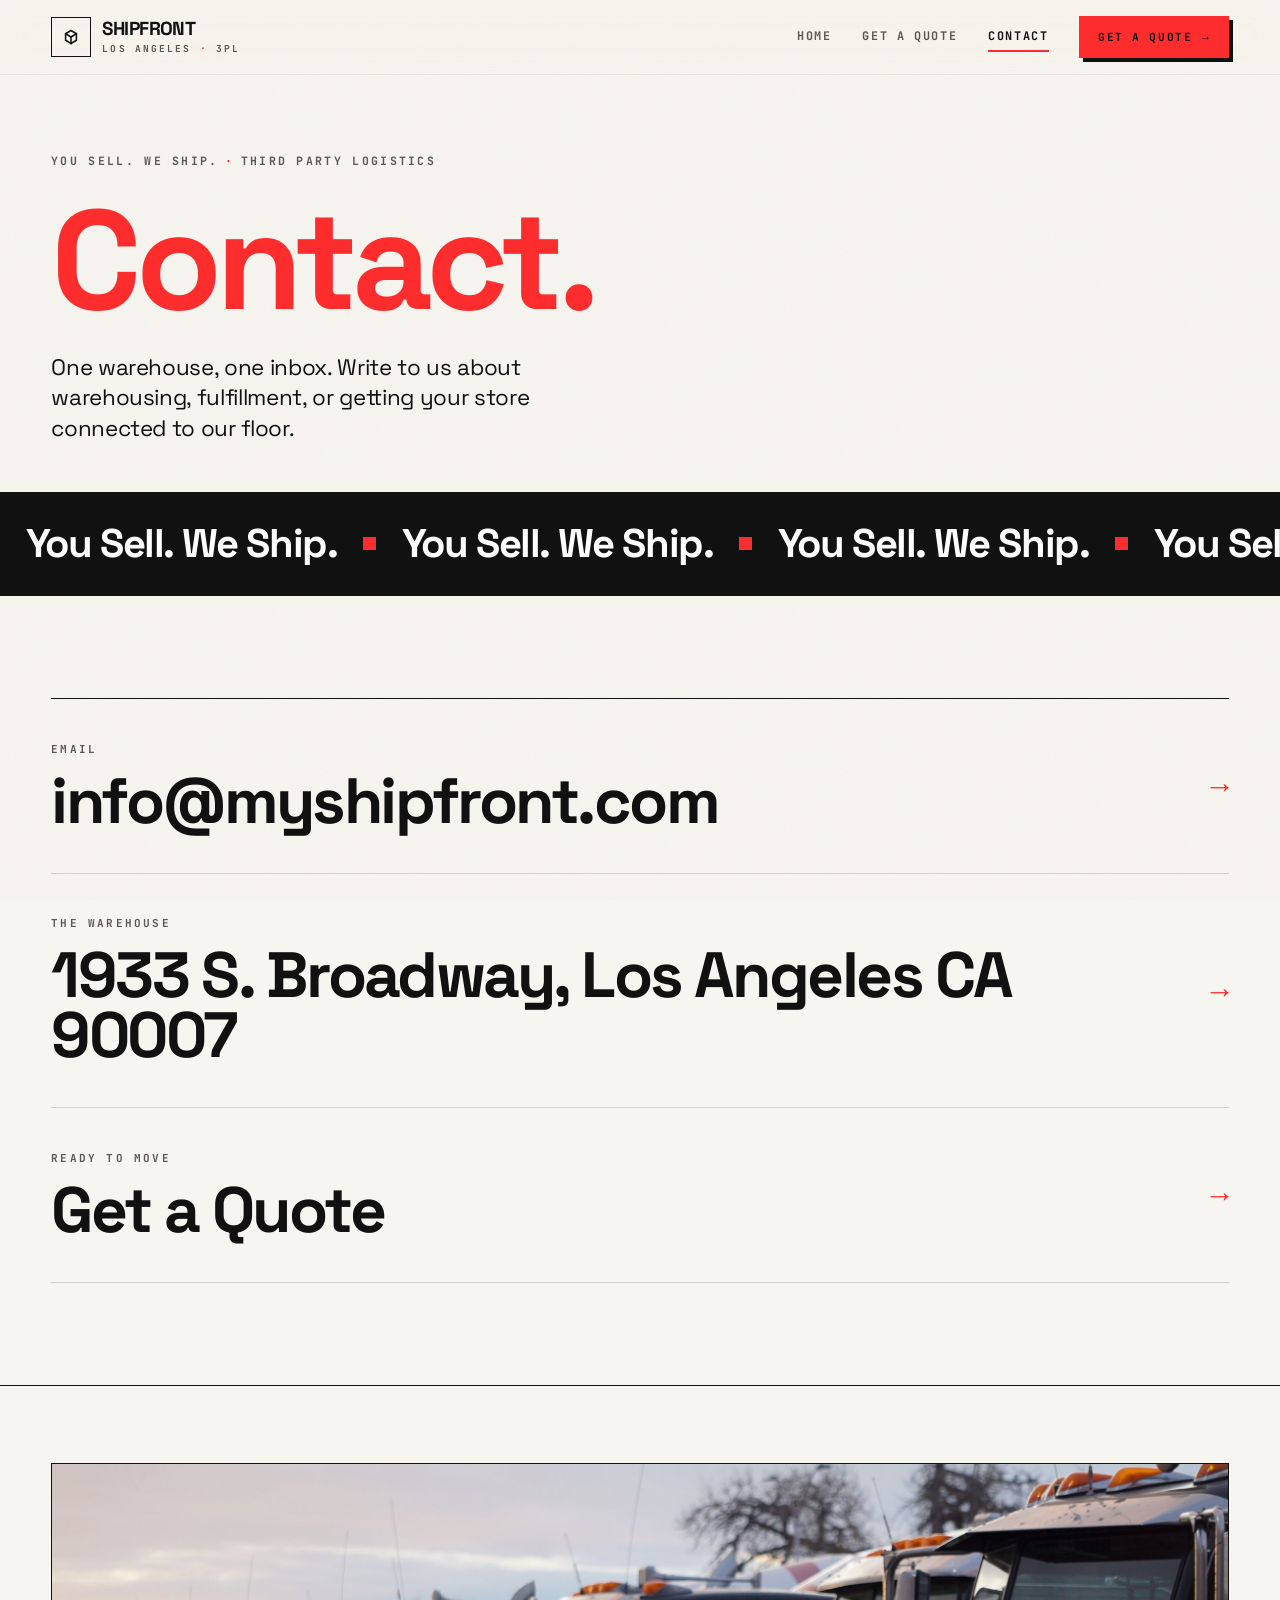
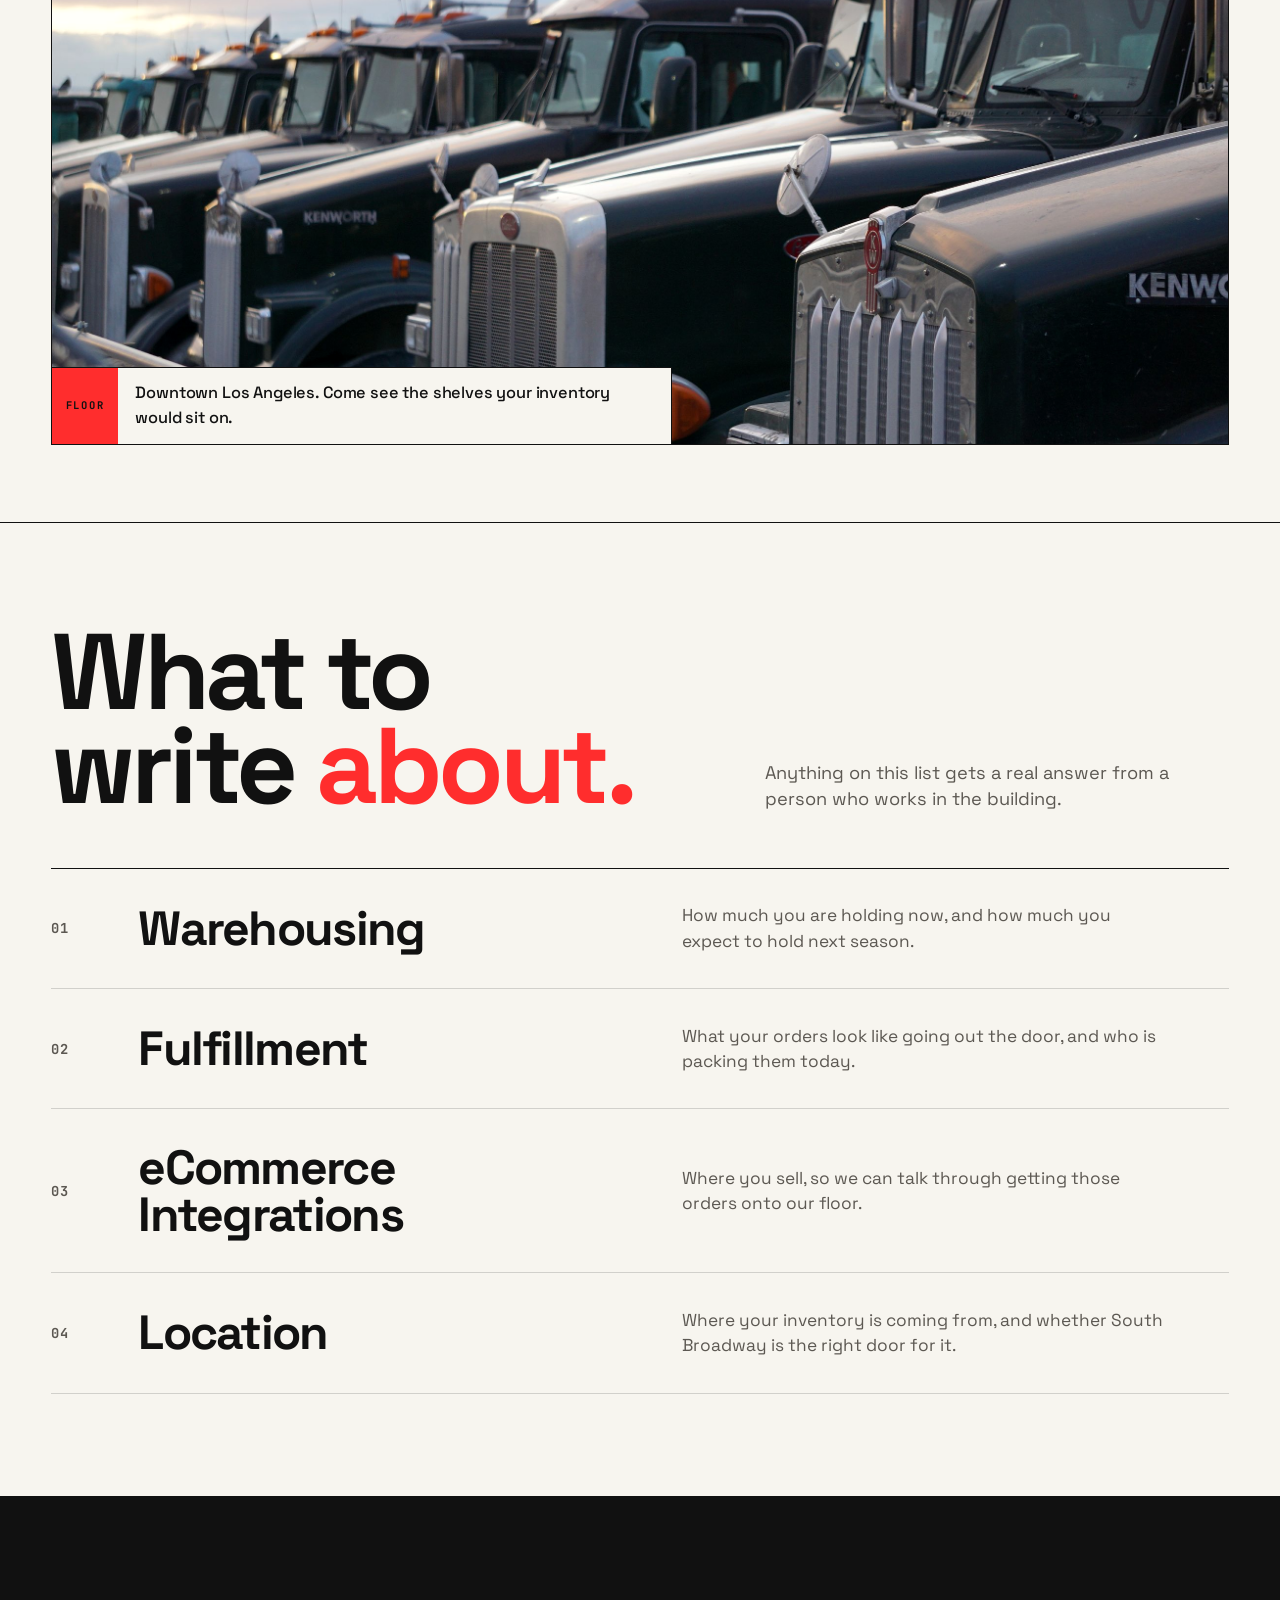
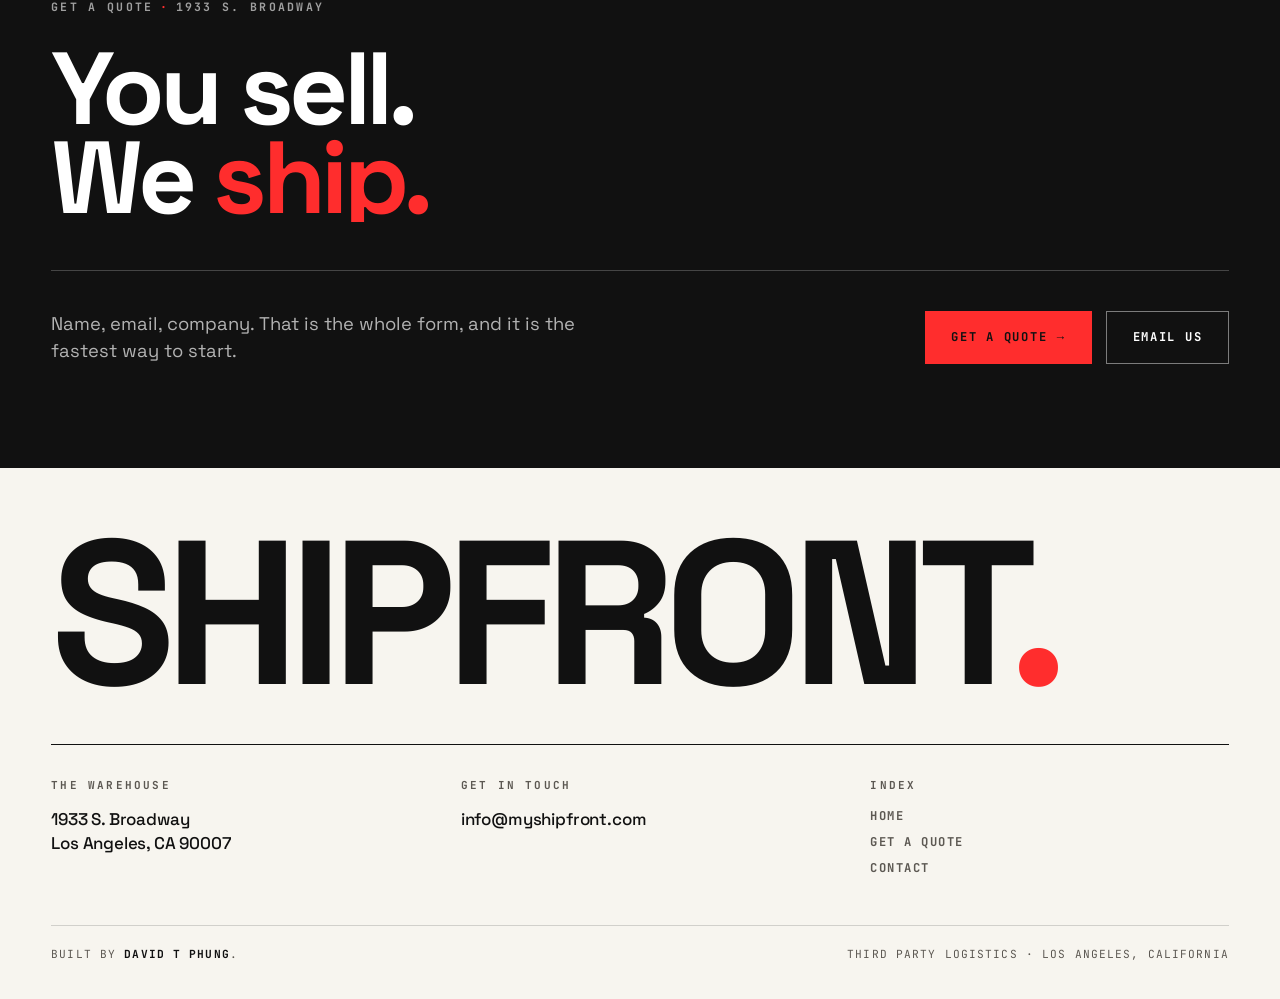
==== commit 26bf2e3c: "Recut THE PRESS around capability tiles and a spring driven motion layer Home  The four things Shipf" ====
--- a/contact.html
+++ b/contact.html
@@ -6,7 +6,7 @@
     <title>Contact &middot; Shipfront</title>
     <meta
       name="description"
-      content="Contact Shipfront. A third party logistics warehouse at 1933 S. Broadway, Los Angeles. Write to info@myshipfront.com."
+      content="Contact Shipfront. A third party logistics warehouse at 1933 S. Broadway, Los Angeles, CA 90007. Write to info@myshipfront.com."
     />
     <meta name="theme-color" content="#F7F5EF" />
 
@@ -14,7 +14,7 @@
     <meta property="og:title" content="Contact &middot; Shipfront" />
     <meta
       property="og:description"
-      content="1933 S. Broadway, Los Angeles. info@myshipfront.com."
+      content="1933 S. Broadway, Los Angeles, CA 90007. info@myshipfront.com."
     />
     <meta property="og:image" content="images/logistics.jpg" />
     <meta name="twitter:card" content="summary_large_image" />
@@ -37,10 +37,10 @@
     <link rel="icon" href="favicon.svg" type="image/svg+xml" />
   </head>
 
-  <body>
+  <body data-sheet="closed">
     <a class="skip" href="#main">Skip to content</a>
 
-    <header class="masthead">
+    <header class="masthead" data-settled="false">
       <div class="wrap masthead__in">
         <a class="brand" href="index.html" aria-label="Shipfront, home">
           <span class="stamp" aria-hidden="true">
@@ -65,22 +65,50 @@
           </a>
         </nav>
 
-        <button class="burger" type="button" data-burger aria-expanded="false" aria-controls="drawer">
+        <button
+          class="burger"
+          type="button"
+          data-sheet-open
+          aria-expanded="false"
+          aria-controls="sheet"
+        >
           <span class="burger__bars" aria-hidden="true"><i></i><i></i><i></i></span>
           Menu
         </button>
       </div>
+      <span class="masthead__read" data-read aria-hidden="true"></span>
     </header>
 
-    <div class="drawer" id="drawer" data-open="false">
-      <div class="wrap drawer__in">
-        <a href="index.html">Home</a>
-        <a href="quote.html">Get a Quote</a>
-        <a href="contact.html">Contact</a>
-        <a class="btn btn--signal" href="quote.html">
-          Get a Quote <span class="btn__arrow" aria-hidden="true">&rarr;</span>
-        </a>
+    <div class="sheet" id="sheet" data-sheet data-open="false" data-live="false">
+      <div
+        class="sheet__panel"
+        data-sheet-panel
+        role="dialog"
+        aria-modal="true"
+        aria-label="Menu"
+      >
+        <div class="wrap sheet__in">
+          <div class="sheet__head">
+            <p class="plate-k sheet__k">Shipfront <span aria-hidden="true">&middot;</span> Index</p>
+            <button class="sheet__x" type="button" data-sheet-close>Close</button>
+          </div>
+          <a class="sheet__link" href="index.html"><b>01</b> Home</a>
+          <a class="sheet__link" href="quote.html"><b>02</b> Get a Quote</a>
+          <a class="sheet__link" href="contact.html" aria-current="page"><b>03</b> Contact</a>
+          <a class="btn btn--signal" href="quote.html">
+            Get a Quote <span class="btn__arrow" aria-hidden="true">&rarr;</span>
+          </a>
+          <span class="sheet__rail" aria-hidden="true"></span>
+        </div>
       </div>
+      <button
+        class="sheet__scrim"
+        type="button"
+        data-sheet-scrim
+        data-sheet-close
+        tabindex="-1"
+        aria-label="Close menu"
+      ></button>
     </div>
 
     <main id="main">
@@ -134,14 +162,14 @@
 
             <a
               class="blink"
-              href="https://maps.google.com/?q=1933+S+Broadway+Los+Angeles+CA"
+              href="https://maps.google.com/?q=1933+S+Broadway+Los+Angeles+CA+90007"
               target="_blank"
               rel="noopener noreferrer"
               data-rise
             >
               <span>
                 <span class="blink__k">The Warehouse</span>
-                <span class="blink__t">1933 S. Broadway, Los Angeles</span>
+                <span class="blink__t">1933 S. Broadway, Los Angeles CA 90007</span>
               </span>
               <span class="blink__arrow" aria-hidden="true">&rarr;</span>
             </a>
@@ -166,7 +194,7 @@
               src="images/logistics.jpg"
               width="1600"
               height="900"
-              alt="A freight truck on the road, hauling goods for delivery."
+              alt="A row of freight trucks lined up in a yard, waiting to be loaded."
               loading="lazy"
               decoding="async"
             />
@@ -267,7 +295,7 @@
             <p class="foot__k">The Warehouse</p>
             <p class="foot__v">
               1933 S. Broadway<br />
-              Los Angeles, CA
+              Los Angeles, CA 90007
             </p>
           </div>
           <div>
--- a/css/press.css
+++ b/css/press.css
@@ -1,6 +1,14 @@
 /* ==========================================================================
    SHIPFRONT / THE PRESS
-   Bold editorial paper. Ink on newsprint, one red signal.
+   Bold editorial paper. Ink on newsprint, one red signal, radius zero.
+
+   Motion contract, in one place so it is hard to break:
+   - Springs live in js/press.js and own `transform` on anything pressable and
+     on the sheet. CSS never animates transform on those elements, or the two
+     fight over the same property.
+   - CSS owns hover colour, hairlines, and box-shadow. 220ms.
+   - Stills do not move at rest. A capability tile settles its chrome on hover,
+     never the image.
    ========================================================================== */
 
 /* --- Faces ---------------------------------------------------------------- */
@@ -62,16 +70,25 @@
   --rule-soft: rgba(17, 17, 17, 0.09);
   --rule-invert: rgba(255, 255, 255, 0.22);
 
+  /* The plate hairline. Every white or paper plate is bounded by this. */
+  --hair-plate: rgba(0, 0, 0, 0.06);
+
   --display: "Space Grotesk", "Helvetica Neue", Arial, sans-serif;
-  --mono: "JetBrains Mono", ui-monospace, "SF Mono", Menlo, monospace;
+  --mono: "JetBrains Mono", ui-monospace, Menlo, monospace;
 
   --gut: clamp(1.25rem, 4vw, 4.5rem);
   --max: 1440px;
   --r: 0px;
+  --r-plate: 2px;
 
   --fast: 160ms;
   --beat: 220ms;
   --ease: cubic-bezier(0.2, 0.7, 0.2, 1);
+
+  /* Written by js/press.js. --settle is the settling nav, 0 at the top of the
+     page and 1 once the masthead has landed. --read is scroll progress. */
+  --settle: 1;
+  --read: 0;
 }
 
 *,
@@ -98,7 +115,25 @@
   overflow-x: hidden;
 }
 
-img {
+/* Press grain. Paper is never perfectly flat. */
+body::after {
+  content: "";
+  position: fixed;
+  inset: 0;
+  z-index: 400;
+  pointer-events: none;
+  opacity: 0.05;
+  mix-blend-mode: multiply;
+  background-image: url("data:image/svg+xml,%3Csvg xmlns='http://www.w3.org/2000/svg' width='260' height='260'%3E%3Cfilter id='g'%3E%3CfeTurbulence type='fractalNoise' baseFrequency='.86' numOctaves='3' stitchTiles='stitch'/%3E%3C/filter%3E%3Crect width='260' height='260' filter='url(%23g)'/%3E%3C/svg%3E");
+  background-size: 260px 260px;
+}
+
+body[data-sheet="open"] {
+  overflow: hidden;
+}
+
+img,
+svg {
   display: block;
   max-width: 100%;
 }
@@ -170,15 +205,6 @@
   padding-inline: var(--gut);
 }
 
-.rule-top {
-  border-top: 1px solid var(--rule);
-}
-
-.rule-red {
-  height: 6px;
-  background: var(--signal);
-}
-
 .eyebrow {
   font-family: var(--mono);
   font-size: clamp(0.62rem, 1.1vw, 0.72rem);
@@ -193,14 +219,65 @@
   margin-inline: 0.55em;
 }
 
+/* The 11px caps label that sits on every plate. */
+.plate-k {
+  font-family: var(--mono);
+  font-size: 11px;
+  font-weight: 700;
+  letter-spacing: 0.2em;
+  text-transform: uppercase;
+  line-height: 1;
+}
+
 /* --- Masthead ------------------------------------------------------------- */
+
+/* Settling nav. At the top of the page the bar is bare type sitting on the
+   paper. Once it has been scrolled past it settles: the ink rule draws in,
+   a light paper material comes up under it, and the read rule appears.
+
+   --settle defaults to 1 so a page with no scripting gets the landed, solid
+   masthead rather than a transparent one. press.js takes it to 0 on boot and
+   springs it from there. Nothing here changes layout, so settling can never
+   shift the page under a pointer. */
 
 .masthead {
   position: sticky;
   top: 0;
   z-index: 90;
   background: var(--paper);
+  background: rgb(247 245 239 / var(--settle));
   border-bottom: 1px solid var(--ink);
+  border-bottom-color: rgb(17 17 17 / var(--settle));
+}
+
+@supports (backdrop-filter: blur(1px)) or (-webkit-backdrop-filter: blur(1px)) {
+  .masthead {
+    background: transparent;
+  }
+
+  .masthead::before {
+    content: "";
+    position: absolute;
+    inset: 0;
+    z-index: -1;
+    opacity: var(--settle);
+    background: rgb(247 245 239 / 0.78);
+    -webkit-backdrop-filter: saturate(1.06) blur(14px);
+    backdrop-filter: saturate(1.06) blur(14px);
+  }
+}
+
+/* Read rule. Scroll progress in the one signal colour, transform only. */
+.masthead__read {
+  position: absolute;
+  left: 0;
+  right: 0;
+  bottom: -1px;
+  height: 2px;
+  background: var(--signal);
+  transform: scaleX(var(--read));
+  transform-origin: 0 50%;
+  pointer-events: none;
 }
 
 .masthead__in {
@@ -225,14 +302,12 @@
   place-items: center;
   border: 1px solid var(--ink);
   background: transparent;
-  transition: transform var(--beat) var(--ease),
-    border-color var(--beat) var(--ease), background-color var(--beat) var(--ease);
+  transition: border-color var(--beat) var(--ease);
 }
 
 .stamp svg {
   width: 26px;
   height: 26px;
-  display: block;
 }
 
 .stamp path {
@@ -246,7 +321,6 @@
 
 .brand:hover .stamp,
 .brand:focus-visible .stamp {
-  transform: translateY(1px);
   border-color: var(--signal);
 }
 
@@ -304,11 +378,13 @@
   content: "";
   position: absolute;
   left: 0;
-  right: 100%;
+  right: 0;
   bottom: 0;
   height: 2px;
   background: var(--signal);
-  transition: right var(--beat) var(--ease);
+  transform: scaleX(0);
+  transform-origin: 0 50%;
+  transition: transform var(--beat) var(--ease);
 }
 
 .nav__link:hover,
@@ -318,7 +394,7 @@
 
 .nav__link:hover::after,
 .nav__link[aria-current="page"]::after {
-  right: 0;
+  transform: scaleX(1);
 }
 
 .nav__cta {
@@ -331,13 +407,25 @@
   }
 }
 
-/* Mobile drawer */
+.nav--desk {
+  display: none;
+}
+
+@media (min-width: 760px) {
+  .nav--desk {
+    display: flex;
+  }
+}
+
+/* --- Sheet trigger -------------------------------------------------------- */
+
 .burger {
   display: inline-flex;
   align-items: center;
   gap: 0.5rem;
   background: none;
   border: 1px solid var(--ink);
+  border-radius: var(--r);
   padding: 0.5rem 0.7rem;
   cursor: pointer;
   font-family: var(--mono);
@@ -365,53 +453,120 @@
   }
 }
 
-.drawer {
-  display: none;
+/* --- Sheet ---------------------------------------------------------------- */
+
+/* An interruptible sheet, not a toggled block. The panel is always in the
+   tree so the spring in press.js has something to hold at any fraction; it is
+   made inert and unfocusable while it is fully closed. */
+
+.sheet {
+  position: fixed;
+  inset: 0;
+  z-index: 120;
+  display: grid;
+  grid-template-rows: auto 1fr;
+  pointer-events: none;
+  visibility: hidden;
+}
+
+.sheet[data-live="true"] {
+  pointer-events: auto;
+  visibility: visible;
+}
+
+.sheet__scrim {
+  position: absolute;
+  inset: 0;
+  background: rgba(17, 17, 17, 0.42);
+  opacity: 0;
+  border: 0;
+  padding: 0;
+  cursor: pointer;
+}
+
+.sheet__panel {
+  position: relative;
+  z-index: 1;
+  background: var(--paper);
   border-bottom: 1px solid var(--ink);
-  background: var(--paper);
-}
-
-.drawer[data-open="true"] {
-  display: block;
-}
-
-@media (min-width: 760px) {
-  .drawer,
-  .drawer[data-open="true"] {
-    display: none;
-  }
-}
-
-.drawer__in {
-  padding-block: 0.5rem 1.5rem;
+  transform: translate3d(0, -100%, 0);
+  will-change: transform;
+  padding-bottom: env(safe-area-inset-bottom, 0px);
+}
+
+.sheet__in {
   display: grid;
-}
-
-.drawer a {
-  padding: 1rem 0;
+  padding-block: 1rem 1.75rem;
+}
+
+.sheet__head {
+  display: flex;
+  align-items: center;
+  justify-content: space-between;
+  gap: 1rem;
+  min-height: 74px;
+  border-bottom: 1px solid var(--rule);
+  margin-bottom: 0.5rem;
+}
+
+.sheet__k {
+  color: var(--mute);
+}
+
+.sheet__x {
+  background: none;
+  border: 1px solid var(--ink);
+  border-radius: var(--r);
+  padding: 0.5rem 0.7rem;
+  cursor: pointer;
+  font-family: var(--mono);
+  font-size: 0.68rem;
+  font-weight: 700;
+  letter-spacing: 0.16em;
+  text-transform: uppercase;
+}
+
+.sheet__link {
+  display: flex;
+  align-items: baseline;
+  gap: 1rem;
+  padding: 1.05rem 0;
   border-bottom: 1px solid var(--rule-soft);
-  font-size: 1.5rem;
-  font-weight: 700;
-  letter-spacing: -0.02em;
-}
-
-.drawer .btn {
+  font-size: clamp(1.5rem, 7vw, 2.2rem);
+  font-weight: 700;
+  letter-spacing: -0.03em;
+}
+
+.sheet__link b {
+  font-family: var(--mono);
+  font-size: 0.66rem;
+  font-weight: 700;
+  letter-spacing: 0.16em;
+  color: var(--signal);
+}
+
+.sheet__link[aria-current="page"] {
+  color: var(--signal);
+}
+
+.sheet .btn {
   margin-top: 1.35rem;
-  border-bottom: 0;
   justify-content: center;
 }
 
-.nav--desk {
-  display: none;
-}
-
-@media (min-width: 760px) {
-  .nav--desk {
-    display: flex;
-  }
+/* The grab rail. It says the sheet can be thrown, and it is the only thing
+   that hints at drag. */
+.sheet__rail {
+  width: 46px;
+  height: 3px;
+  background: var(--rule);
+  margin: 0.75rem auto 0;
 }
 
 /* --- Buttons -------------------------------------------------------------- */
+
+/* transform belongs to the spring in press.js. Everything below is colour,
+   hairline, and shadow, which is why none of these rules mention transform. */
 
 .btn {
   display: inline-flex;
@@ -426,9 +581,11 @@
   letter-spacing: 0.14em;
   text-transform: uppercase;
   cursor: pointer;
-  transition: transform var(--beat) var(--ease),
-    background-color var(--beat) var(--ease), color var(--beat) var(--ease),
-    border-color var(--beat) var(--ease), box-shadow var(--beat) var(--ease);
+  touch-action: manipulation;
+  -webkit-tap-highlight-color: transparent;
+  transition: background-color var(--beat) var(--ease),
+    color var(--beat) var(--ease), border-color var(--beat) var(--ease),
+    box-shadow var(--beat) var(--ease);
 }
 
 .btn--sm {
@@ -444,7 +601,7 @@
   transform: translateX(4px);
 }
 
-/* Primary: ink on red */
+/* Primary: ink on red. Never white on red. */
 .btn--signal {
   background: var(--signal);
   color: var(--ink);
@@ -453,13 +610,12 @@
 }
 
 .btn--signal:hover {
-  transform: translate(-2px, -2px);
-  box-shadow: 6px 6px 0 var(--ink);
-}
-
-.btn--signal:active {
-  transform: translate(2px, 2px);
-  box-shadow: 1px 1px 0 var(--ink);
+  box-shadow: 7px 7px 0 var(--ink);
+}
+
+.btn--signal:active,
+.btn--signal[data-press="down"] {
+  box-shadow: 2px 2px 0 var(--ink);
 }
 
 /* Ghost on paper */
@@ -474,7 +630,7 @@
   color: var(--sheet);
 }
 
-/* Ghost on ink: white on black */
+/* Ghost on ink */
 .btn--ghost-invert {
   background: transparent;
   color: var(--sheet);
@@ -493,20 +649,12 @@
   padding-block: clamp(2.5rem, 7vw, 6rem) clamp(2rem, 5vw, 3.5rem);
 }
 
-.hero__meta {
-  display: flex;
-  flex-wrap: wrap;
-  align-items: baseline;
-  gap: 0.2rem 0.4rem;
-  padding-bottom: clamp(1.5rem, 4vw, 2.75rem);
-}
-
 .h1 {
   font-weight: 700;
-  font-size: clamp(3.6rem, 13.2vw, 12.5rem);
+  font-size: clamp(4.1rem, 13.6vw, 12.5rem);
   line-height: 0.85;
   letter-spacing: -0.045em;
-  text-transform: none;
+  margin-top: clamp(1.25rem, 3vw, 2rem);
 }
 
 .h1 .line {
@@ -671,7 +819,7 @@
   font-weight: 700;
   letter-spacing: 0.16em;
   text-transform: uppercase;
-  padding: 0.85rem 0.85rem;
+  padding: 0.85rem;
   display: grid;
   place-items: center;
 }
@@ -724,6 +872,156 @@
   line-height: 1.44;
   color: var(--mute);
   max-width: 42ch;
+}
+
+/* --- Capability tiles ----------------------------------------------------- */
+
+/* Image first. The still is the rest state and it does not move. Hover and
+   focus settle the chrome around it: the number takes the signal, the plate
+   lifts off paper onto sheet, the rule under the call to action draws in. */
+
+.tiles {
+  display: grid;
+  gap: clamp(1.25rem, 2.6vw, 2.25rem);
+  border-top: 1px solid var(--ink);
+  padding-top: clamp(1.5rem, 3vw, 2.5rem);
+}
+
+@media (min-width: 880px) {
+  .tiles {
+    grid-template-columns: repeat(2, minmax(0, 1fr));
+  }
+}
+
+/* A white plate on the paper, hairline bounded, corners square. */
+.tile {
+  display: flex;
+  flex-direction: column;
+  height: 100%;
+  background: var(--sheet);
+  border: 1px solid var(--hair-plate);
+  border-radius: var(--r-plate);
+  padding: clamp(0.75rem, 1.4vw, 1rem);
+  touch-action: manipulation;
+  -webkit-tap-highlight-color: transparent;
+  transition: border-color var(--beat) var(--ease),
+    box-shadow var(--beat) var(--ease);
+}
+
+.tile:hover,
+.tile:focus-visible {
+  border-color: var(--rule);
+  box-shadow: 0 2px 0 var(--rule-soft);
+}
+
+.tile__still {
+  position: relative;
+  overflow: hidden;
+  border-radius: var(--r-plate);
+  background: var(--paper);
+  border: 1px solid var(--hair-plate);
+  transition: border-color var(--beat) var(--ease);
+}
+
+.tile:hover .tile__still,
+.tile:focus-visible .tile__still {
+  border-color: var(--rule);
+}
+
+.tile__still img {
+  width: 100%;
+  height: auto;
+  aspect-ratio: 16 / 10;
+  object-fit: cover;
+  object-position: center;
+}
+
+.tile__no {
+  position: absolute;
+  top: 0;
+  left: 0;
+  background: var(--sheet);
+  color: var(--ink);
+  padding: 0.62rem 0.8rem;
+  border-right: 1px solid var(--rule-soft);
+  border-bottom: 1px solid var(--rule-soft);
+  transition: color var(--beat) var(--ease),
+    background-color var(--beat) var(--ease);
+}
+
+.tile:hover .tile__no,
+.tile:focus-visible .tile__no {
+  background: var(--signal);
+  color: var(--ink);
+}
+
+.tile__body {
+  display: flex;
+  flex-direction: column;
+  flex: 1;
+  padding: clamp(1.35rem, 2.4vw, 1.85rem) clamp(0.5rem, 1vw, 0.9rem)
+    clamp(0.6rem, 1.1vw, 0.9rem);
+}
+
+.tile__t {
+  font-weight: 700;
+  font-size: clamp(1.75rem, 3.6vw, 2.6rem);
+  line-height: 0.96;
+  letter-spacing: -0.038em;
+}
+
+.tile__b {
+  color: var(--mute);
+  font-size: clamp(0.98rem, 1.4vw, 1.06rem);
+  line-height: 1.46;
+  margin-top: 0.8rem;
+  max-width: 42ch;
+  flex: 1;
+}
+
+.tile__cta {
+  display: inline-flex;
+  align-items: center;
+  gap: 0.55rem;
+  align-self: flex-start;
+  position: relative;
+  margin-top: clamp(1.25rem, 2.4vw, 1.75rem);
+  padding-bottom: 0.5rem;
+  font-family: var(--mono);
+  font-size: 0.74rem;
+  font-weight: 700;
+  letter-spacing: 0.14em;
+  text-transform: uppercase;
+  color: var(--ink);
+}
+
+.tile__cta::after {
+  content: "";
+  position: absolute;
+  left: 0;
+  right: 0;
+  bottom: 0;
+  height: 2px;
+  background: var(--signal);
+  transform: scaleX(0);
+  transform-origin: 0 50%;
+  transition: transform var(--beat) var(--ease);
+}
+
+.tile:hover .tile__cta::after,
+.tile:focus-visible .tile__cta::after {
+  transform: scaleX(1);
+}
+
+.tile__cta i {
+  font-style: normal;
+  color: var(--signal);
+  transition: transform var(--beat) var(--ease);
+}
+
+.tile:hover .tile__cta i,
+.tile:focus-visible .tile__cta i {
+  transform: translateX(4px);
 }
 
 /* --- Numbered hairline rows ---------------------------------------------- */
@@ -1050,7 +1348,7 @@
   background: var(--sheet);
   border: 1px solid var(--ink);
   border-radius: var(--r);
-  padding: 1.05rem 1.05rem;
+  padding: 1.05rem;
   font-size: 1.06rem;
   font-weight: 500;
   letter-spacing: -0.01em;
@@ -1084,7 +1382,6 @@
   letter-spacing: 0.08em;
   text-transform: uppercase;
   color: var(--signal);
-  min-height: 0;
   display: none;
 }
 
@@ -1159,7 +1456,7 @@
   border-bottom: 2px solid var(--signal);
 }
 
-/* --- Aside cards ---------------------------------------------------------- */
+/* --- Aside plates --------------------------------------------------------- */
 
 .aside {
   display: grid;
@@ -1191,9 +1488,9 @@
 
 .card__k {
   font-family: var(--mono);
-  font-size: 0.68rem;
-  font-weight: 700;
-  letter-spacing: 0.18em;
+  font-size: 11px;
+  font-weight: 700;
+  letter-spacing: 0.2em;
   text-transform: uppercase;
   color: var(--signal);
 }
@@ -1235,6 +1532,8 @@
   gap: 1.5rem;
   padding: clamp(1.5rem, 3.4vw, 2.6rem) 0;
   border-bottom: 1px solid var(--rule);
+  touch-action: manipulation;
+  -webkit-tap-highlight-color: transparent;
   transition: padding-left var(--beat) var(--ease),
     background-color var(--beat) var(--ease);
 }
@@ -1250,9 +1549,9 @@
 
 .blink__k {
   font-family: var(--mono);
-  font-size: 0.68rem;
-  font-weight: 700;
-  letter-spacing: 0.18em;
+  font-size: 11px;
+  font-weight: 700;
+  letter-spacing: 0.2em;
   text-transform: uppercase;
   color: var(--mute);
   margin-bottom: 0.85rem;
@@ -1320,7 +1619,7 @@
 
 .foot__k {
   font-family: var(--mono);
-  font-size: 0.66rem;
+  font-size: 11px;
   font-weight: 700;
   letter-spacing: 0.2em;
   text-transform: uppercase;
@@ -1333,6 +1632,7 @@
   font-weight: 500;
   line-height: 1.45;
   letter-spacing: -0.01em;
+  font-style: normal;
 }
 
 .foot__v a {
@@ -1386,7 +1686,7 @@
   font-weight: 700;
 }
 
-/* --- Motion: clip up + stagger ------------------------------------------- */
+/* --- Reveal --------------------------------------------------------------- */
 
 /* The pre-reveal state is gated on [data-js="on"], which the inline head script
    sets and then clears if press.js never boots. Without it every headline and
@@ -1404,7 +1704,7 @@
 
 [data-js="on"] [data-clip] > * {
   transform: translateY(102%);
-  transition: transform 780ms var(--ease);
+  transition: transform 760ms var(--ease);
   transition-delay: var(--d, 0ms);
 }
 
@@ -1414,8 +1714,8 @@
 
 [data-js="on"] [data-rise] {
   opacity: 0;
-  transform: translateY(18px);
-  transition: opacity 620ms var(--ease), transform 620ms var(--ease);
+  transform: translate3d(0, 18px, 0);
+  transition: opacity 600ms var(--ease), transform 600ms var(--ease);
   transition-delay: var(--d, 0ms);
 }
 
@@ -1424,6 +1724,56 @@
   transform: none;
 }
 
+/* Tiles arrive a touch further and a touch smaller, then settle. */
+[data-js="on"] [data-rise-plate] {
+  opacity: 0;
+  transform: translate3d(0, 24px, 0) scale(0.98);
+  transform-origin: 50% 100%;
+  transition: opacity 680ms var(--ease), transform 680ms var(--ease);
+  transition-delay: var(--d, 0ms);
+}
+
+[data-js="on"] [data-rise-plate].is-in {
+  opacity: 1;
+  transform: none;
+}
+
+/* --- prefers-reduced-transparency ---------------------------------------- */
+
+/* Paper may carry a light material. It may never become grey glass, and when
+   the reader has asked for less transparency it goes solid. */
+
+@media (prefers-reduced-transparency: reduce) {
+  .masthead,
+  .masthead::before {
+    background: #f7f5ef;
+    opacity: 1;
+    -webkit-backdrop-filter: none;
+    backdrop-filter: none;
+  }
+
+  .masthead {
+    border-bottom-color: var(--ink);
+  }
+
+  .sheet__panel {
+    background: var(--paper);
+  }
+
+  .sheet__scrim {
+    background: var(--ink);
+  }
+
+  body::after {
+    display: none;
+  }
+}
+
+/* --- prefers-reduced-motion ----------------------------------------------- */
+
+/* Motion drops to an opacity cross fade. Scale and overshoot are removed, the
+   sheet still opens and closes, and no content is ever left hidden. */
+
 @media (prefers-reduced-motion: reduce) {
   html {
     scroll-behavior: auto;
@@ -1431,8 +1781,10 @@
 
   [data-clip] > *,
   [data-rise],
+  [data-rise-plate],
   [data-js="on"] [data-clip] > *,
-  [data-js="on"] [data-rise] {
+  [data-js="on"] [data-rise],
+  [data-js="on"] [data-rise-plate] {
     transform: none !important;
     opacity: 1 !important;
     transition: none !important;
@@ -1442,17 +1794,39 @@
     animation: none !important;
   }
 
-  .btn,
   .btn__arrow,
+  .tile__cta i,
   .row,
+  .row__mark,
   .blink,
+  .blink__arrow,
   .stamp,
-  .field input {
+  .field input,
+  .nav__link::after,
+  .tile__cta::after {
     transition: none !important;
-  }
-
-  .btn--signal:hover,
-  .btn--signal:active {
-    transform: none;
-  }
-}
+    transform: none !important;
+  }
+
+  .masthead__read {
+    transition: none !important;
+  }
+
+  .sheet__panel {
+    transform: none !important;
+    opacity: 0;
+    transition: opacity 140ms linear;
+  }
+
+  .sheet[data-open="true"] .sheet__panel {
+    opacity: 1;
+  }
+
+  .sheet__scrim {
+    transition: opacity 140ms linear;
+  }
+
+  .sheet__rail {
+    display: none;
+  }
+}
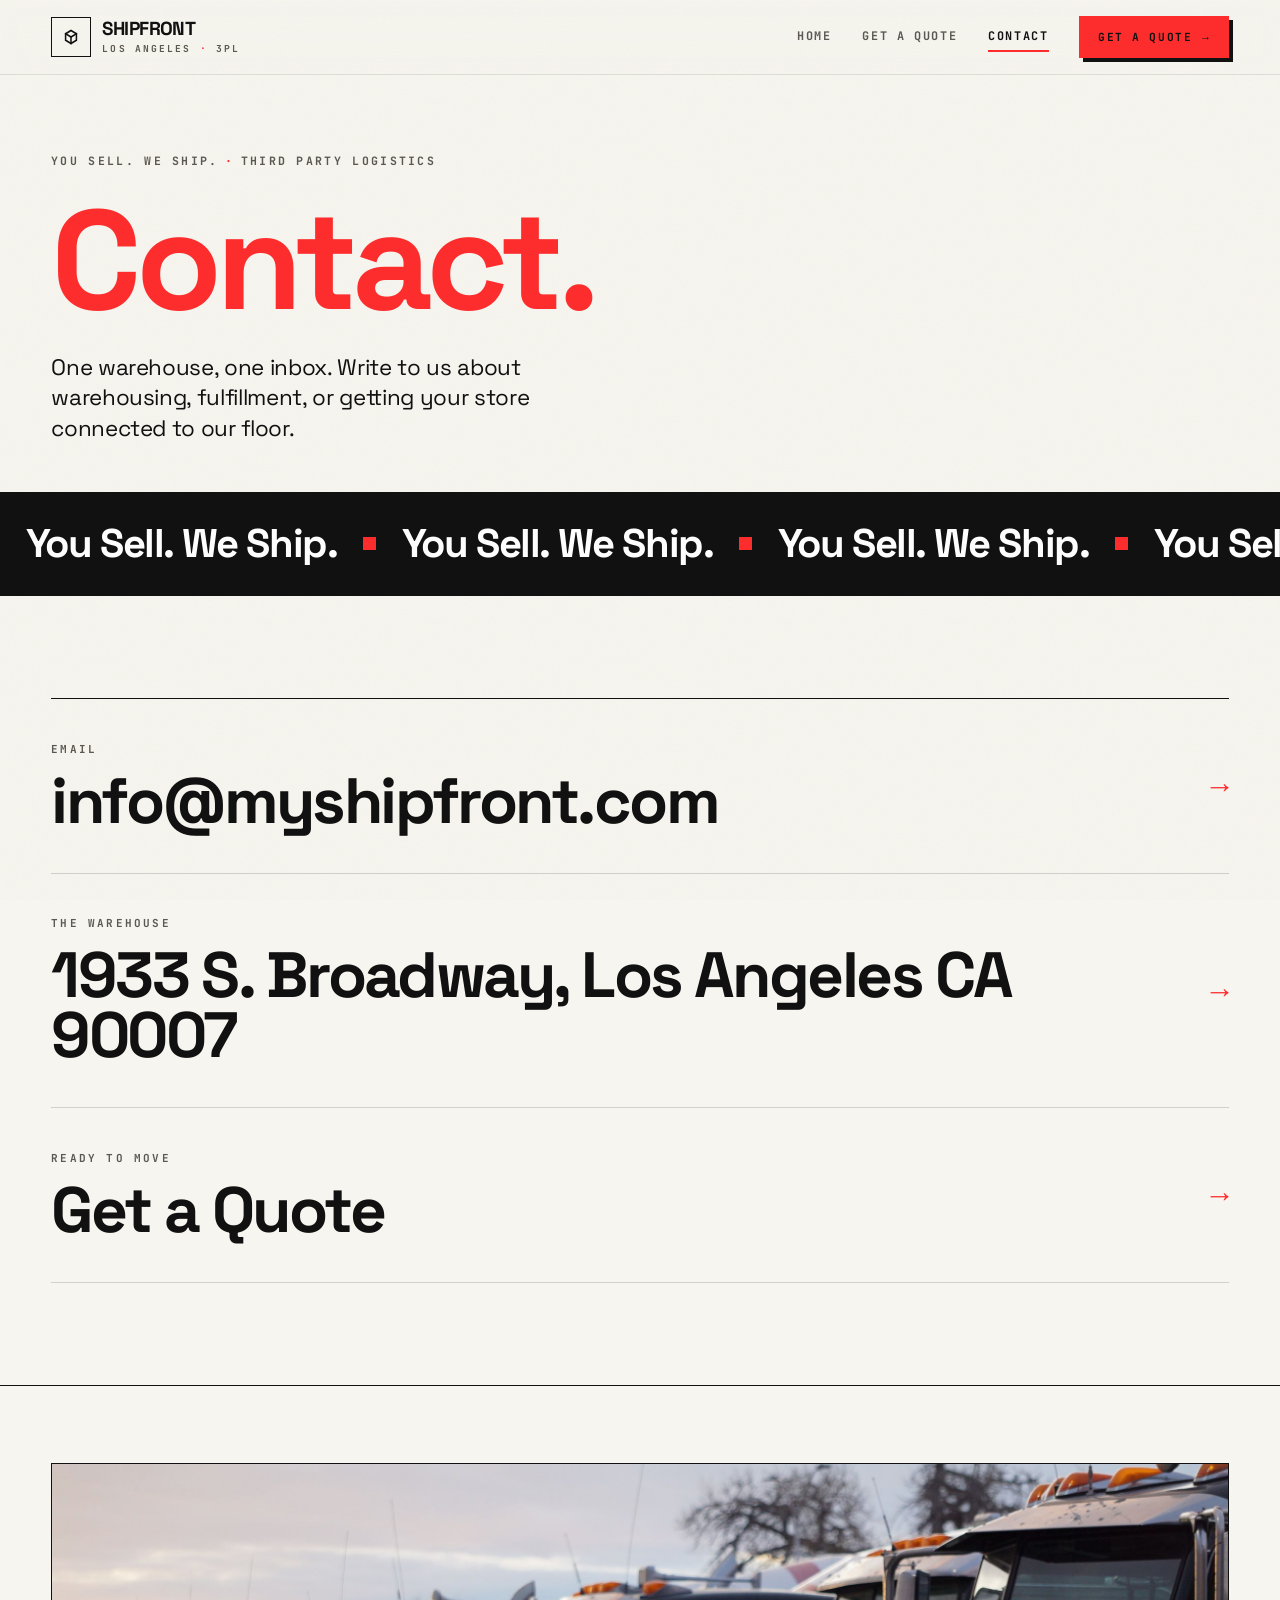
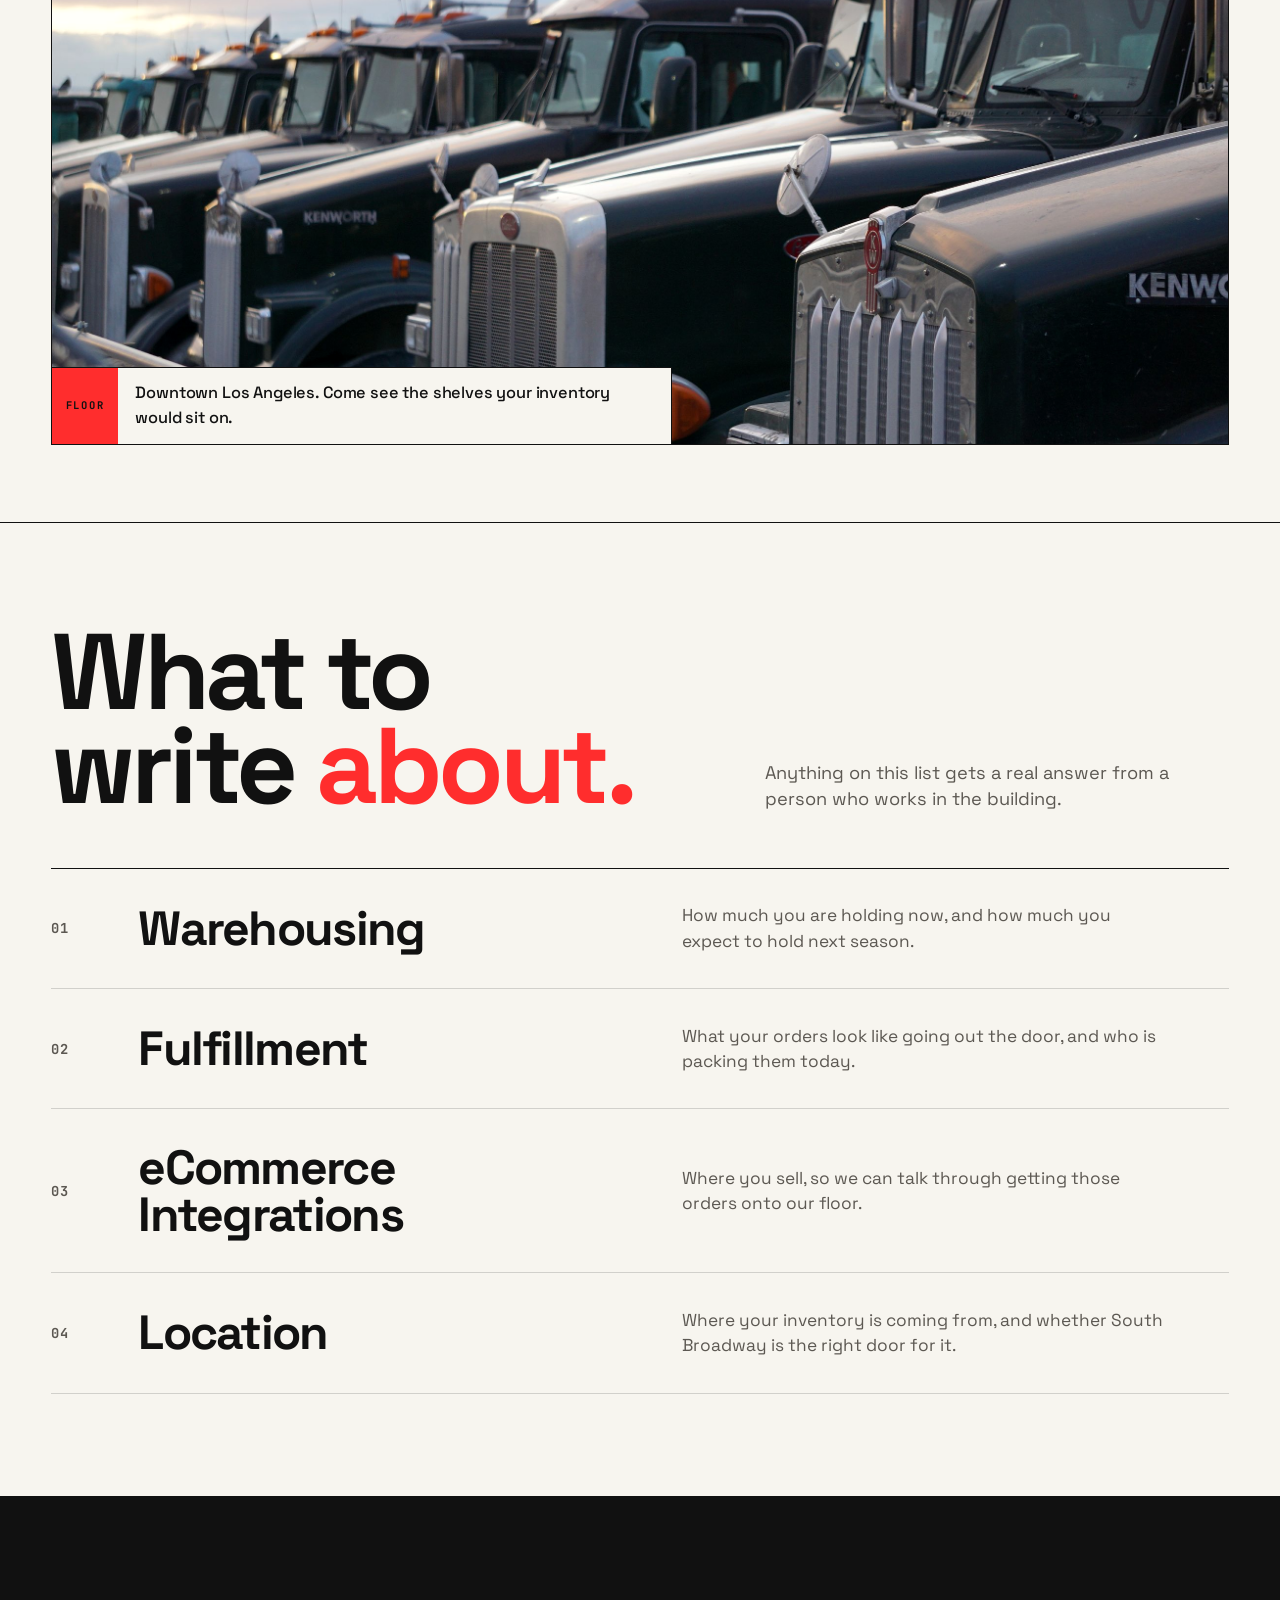
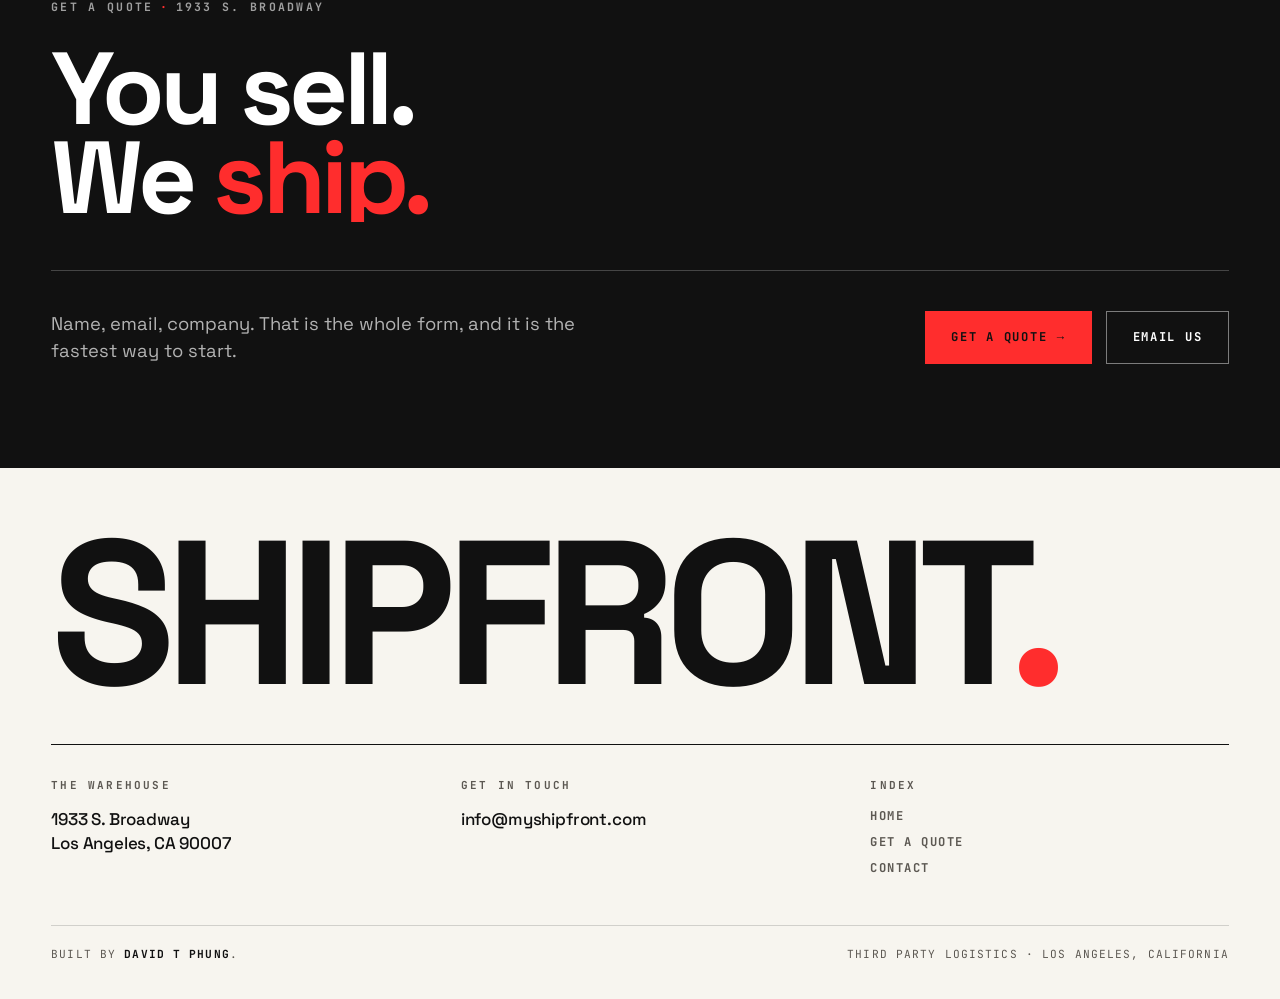
==== commit 49e7538e: "Stop the reveal transition from fighting the press spring Three faults found by driving the pages in" ====
--- a/contact.html
+++ b/contact.html
@@ -79,7 +79,7 @@
       <span class="masthead__read" data-read aria-hidden="true"></span>
     </header>
 
-    <div class="sheet" id="sheet" data-sheet data-open="false" data-live="false">
+    <div class="sheet" id="sheet" data-sheet-host data-open="false" data-live="false">
       <div
         class="sheet__panel"
         data-sheet-panel
--- a/css/press.css
+++ b/css/press.css
@@ -1712,30 +1712,42 @@
   transform: translateY(0);
 }
 
+/* Reveals move with the individual translate and scale properties rather than
+   with transform. Buttons, tiles, and big links are also pressable, and the
+   spring in press.js owns their transform. If the reveal used transform too,
+   its 600ms transition would sit on the same property and drag every press.
+   translate and scale compose with transform, so the two never collide.
+
+   A browser without the individual properties drops those declarations and
+   keeps the opacity fade, which is a fine reveal on its own. */
+
 [data-js="on"] [data-rise] {
   opacity: 0;
-  transform: translate3d(0, 18px, 0);
-  transition: opacity 600ms var(--ease), transform 600ms var(--ease);
+  translate: 0 18px;
+  transition: opacity 600ms var(--ease), translate 600ms var(--ease);
   transition-delay: var(--d, 0ms);
 }
 
 [data-js="on"] [data-rise].is-in {
   opacity: 1;
-  transform: none;
+  translate: none;
 }
 
 /* Tiles arrive a touch further and a touch smaller, then settle. */
 [data-js="on"] [data-rise-plate] {
   opacity: 0;
-  transform: translate3d(0, 24px, 0) scale(0.98);
+  translate: 0 24px;
+  scale: 0.98;
   transform-origin: 50% 100%;
-  transition: opacity 680ms var(--ease), transform 680ms var(--ease);
+  transition: opacity 680ms var(--ease), translate 680ms var(--ease),
+    scale 680ms var(--ease);
   transition-delay: var(--d, 0ms);
 }
 
 [data-js="on"] [data-rise-plate].is-in {
   opacity: 1;
-  transform: none;
+  translate: none;
+  scale: none;
 }
 
 /* --- prefers-reduced-transparency ---------------------------------------- */
@@ -1786,6 +1798,8 @@
   [data-js="on"] [data-rise],
   [data-js="on"] [data-rise-plate] {
     transform: none !important;
+    translate: none !important;
+    scale: none !important;
     opacity: 1 !important;
     transition: none !important;
   }
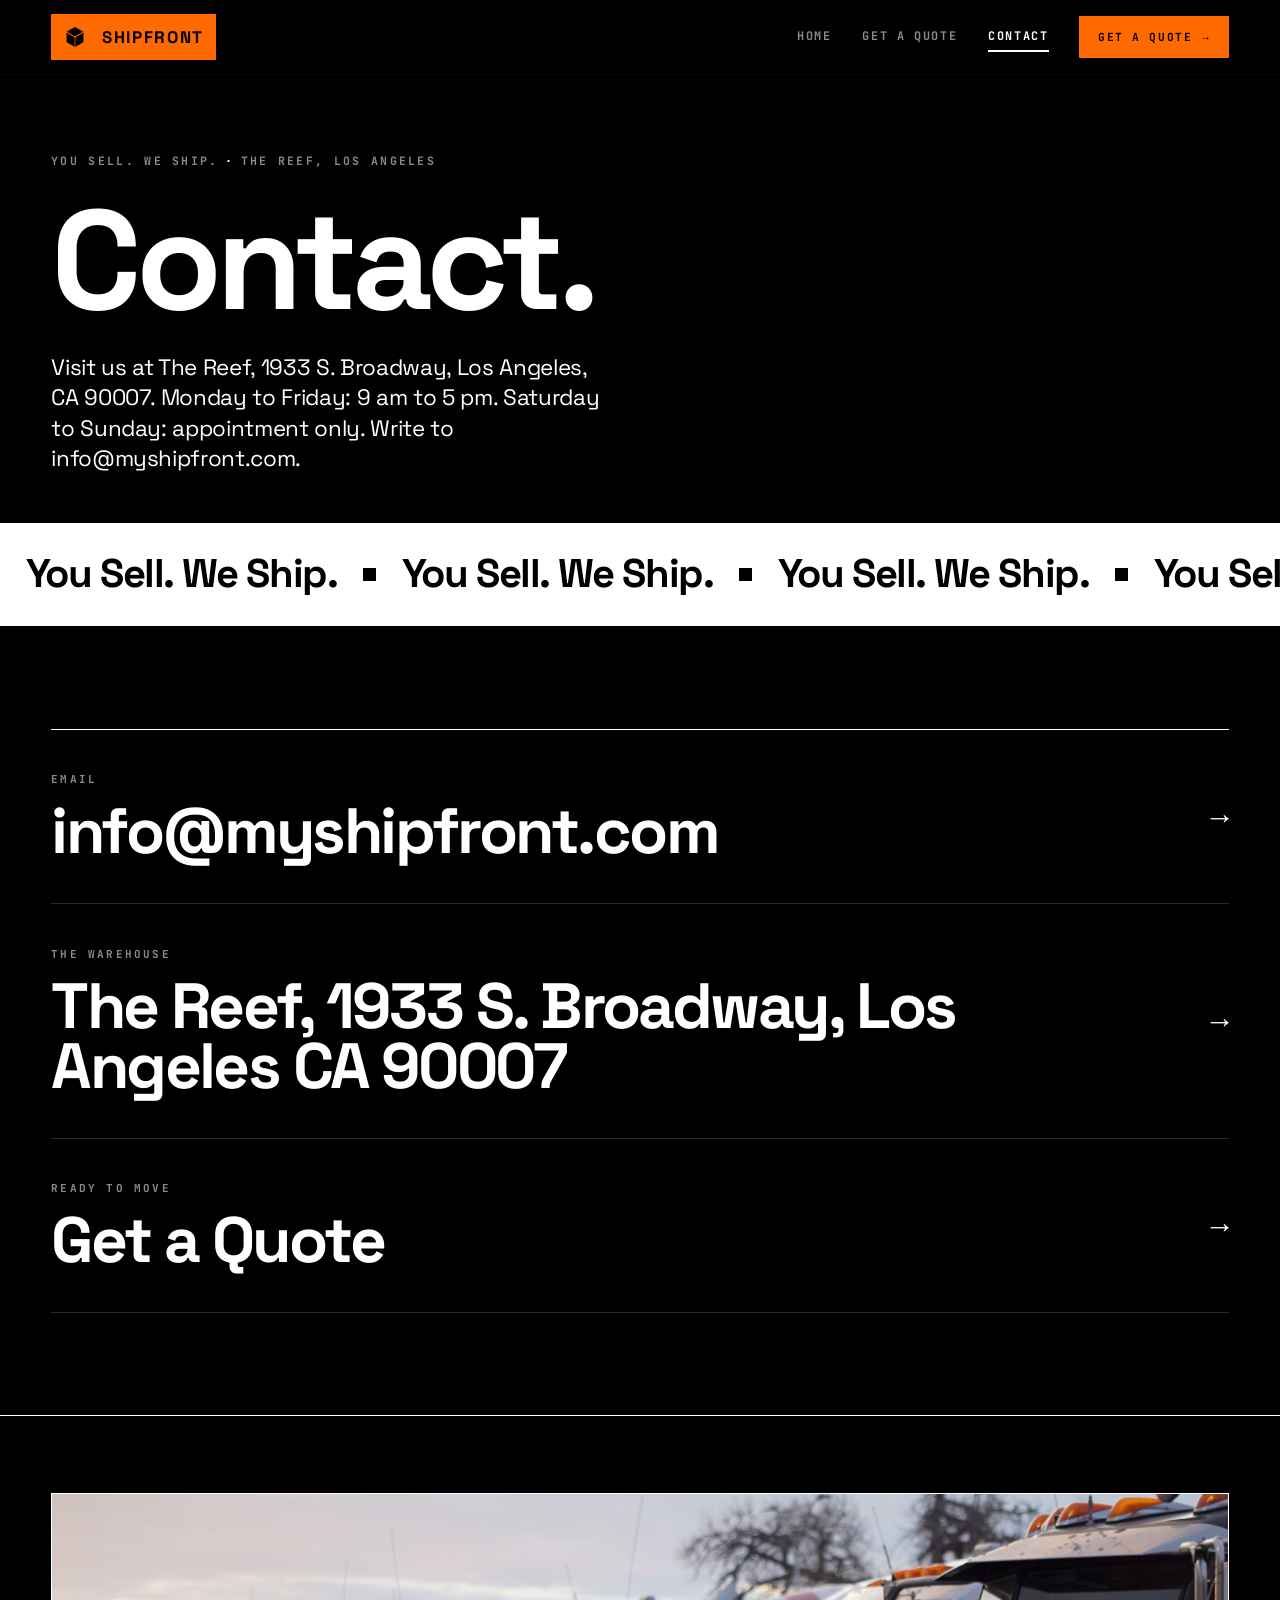
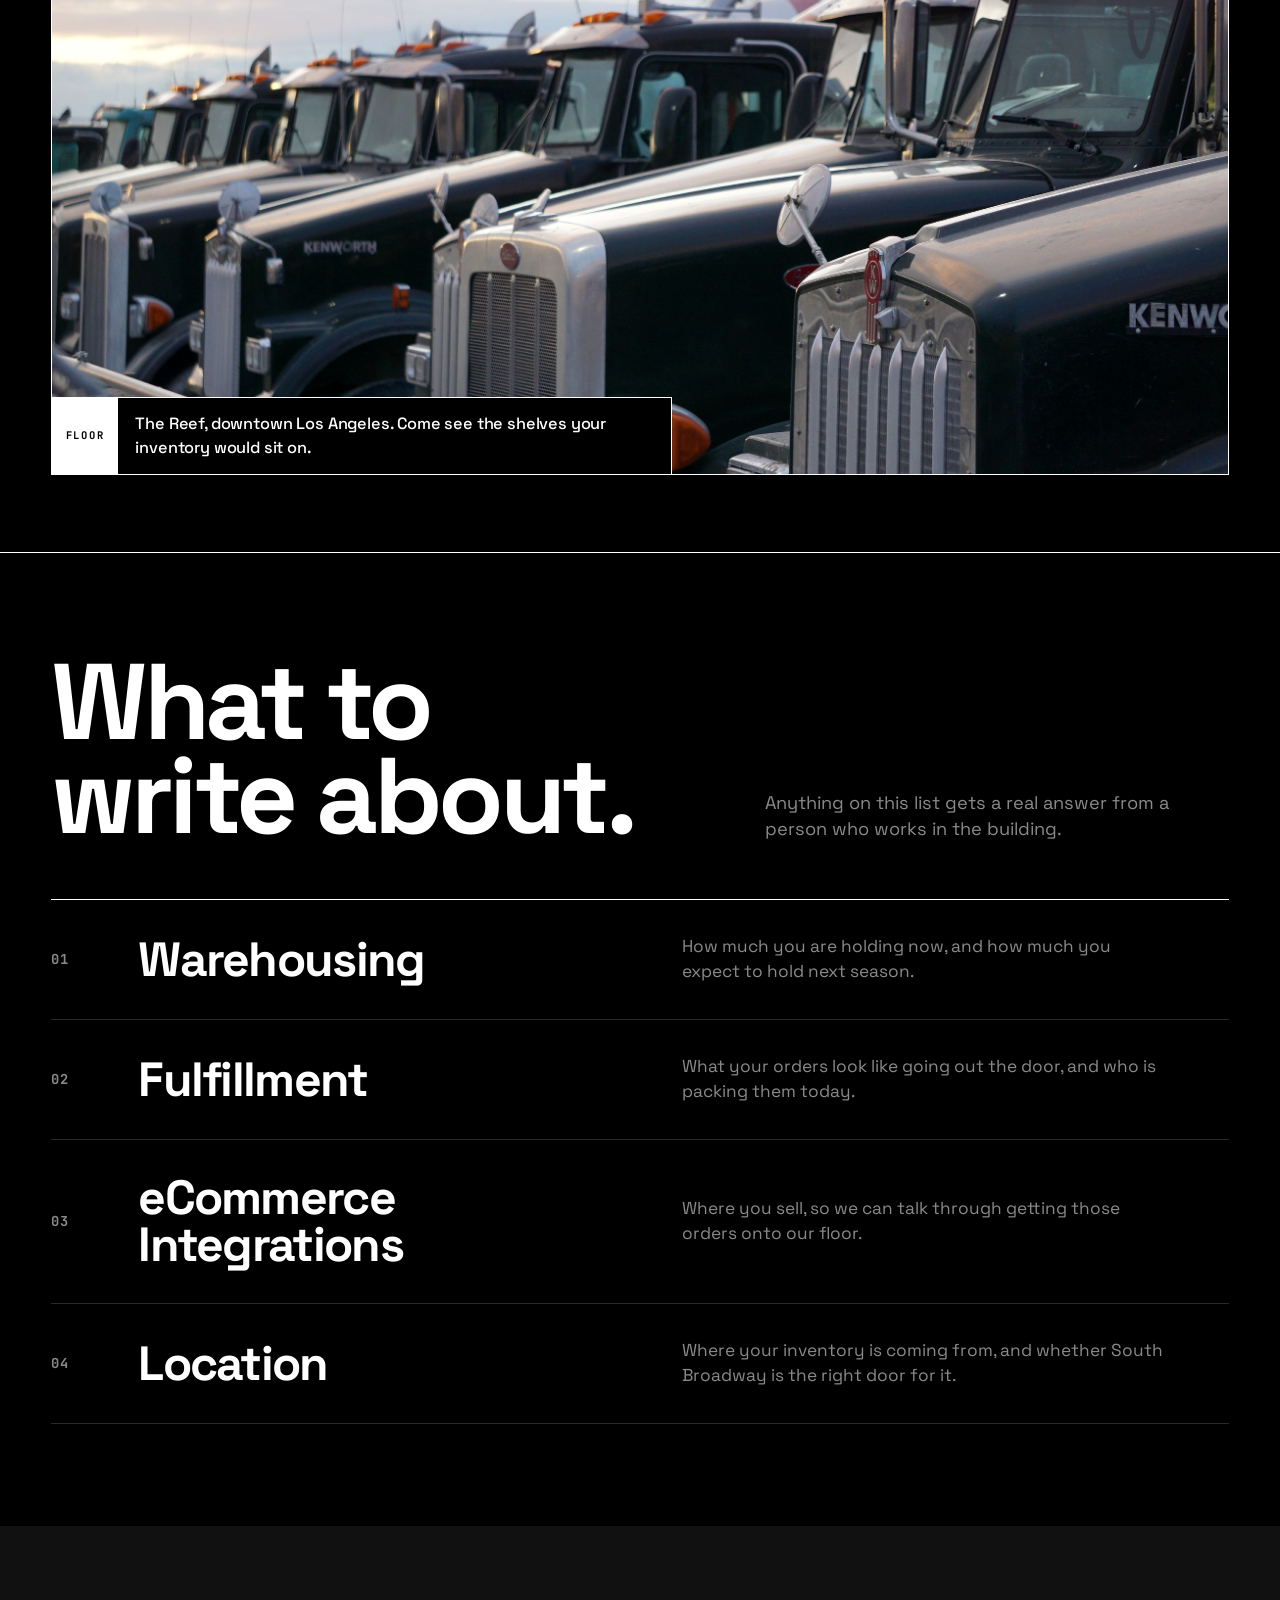
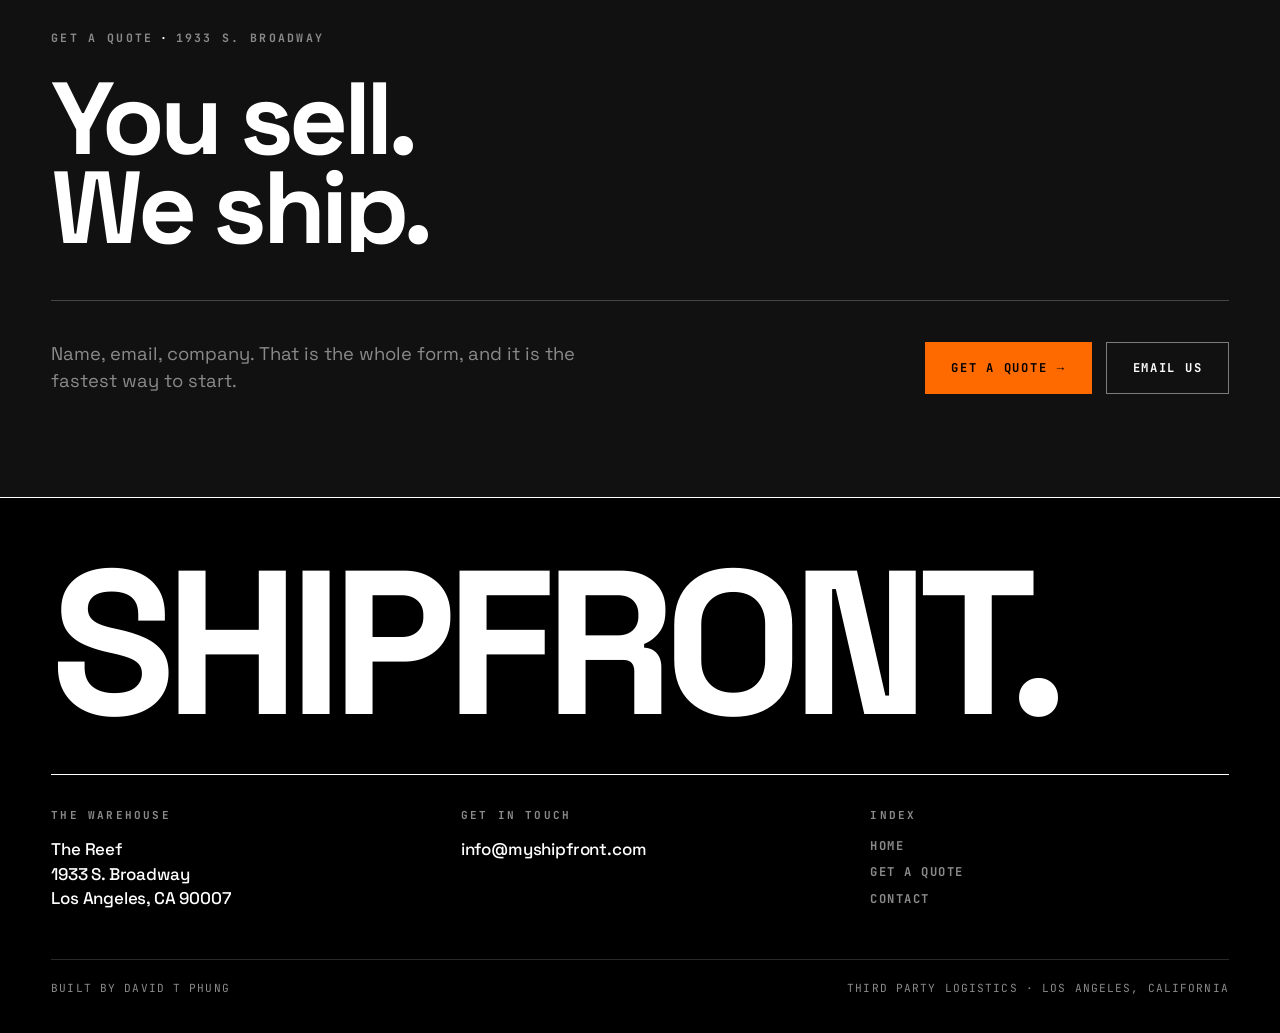
==== commit 942fa9e1: "Recut the three-pager to the Friday Terminal lock Black ground, white type, Kunal hex plus inner Y. " ====
--- a/contact.html
+++ b/contact.html
@@ -8,7 +8,7 @@
       name="description"
       content="Contact Shipfront. A third party logistics warehouse at 1933 S. Broadway, Los Angeles, CA 90007. Write to info@myshipfront.com."
     />
-    <meta name="theme-color" content="#F7F5EF" />
+    <meta name="theme-color" content="#000000" />
 
     <meta property="og:type" content="website" />
     <meta property="og:title" content="Contact &middot; Shipfront" />
@@ -43,16 +43,22 @@
     <header class="masthead" data-settled="false">
       <div class="wrap masthead__in">
         <a class="brand" href="index.html" aria-label="Shipfront, home">
-          <span class="stamp" aria-hidden="true">
-            <svg viewBox="0 0 24 24" role="presentation" focusable="false">
-              <path d="M7 9 L12 6 L17 9 L17 15 L12 18 L7 15 Z" />
-              <path d="M7 9 L12 12 L17 9" />
-              <path d="M12 12 L12 18" />
-            </svg>
-          </span>
-          <span class="brand__type">
-            <span class="brand__name">Shipfront</span>
-            <span class="brand__tag">Los Angeles <b>&middot;</b> 3PL</span>
+          <span class="wordmark-bar">
+            <span class="cube" aria-hidden="true">
+              <svg viewBox="0 0 80 80" role="presentation" focusable="false">
+                <polygon points="40,14 62,27 40,40 18,27" fill="#000" />
+                <polygon points="18,27 40,40 40,66 18,53" fill="#000" />
+                <polygon points="62,27 40,40 40,66 62,53" fill="#000" />
+                <g fill="none" stroke="#FF6A00" stroke-width="1.75" stroke-linejoin="miter" stroke-linecap="square">
+                  <polyline points="40,14 62,27 40,40 18,27 40,14" />
+                  <polyline points="18,27 18,53 40,66 62,53 62,27" />
+                  <line x1="40" y1="40" x2="40" y2="66" />
+                  <line x1="40" y1="40" x2="18" y2="27" />
+                  <line x1="40" y1="40" x2="62" y2="27" />
+                </g>
+              </svg>
+            </span>
+            <span class="brand__name">SHIPFRONT</span>
           </span>
         </a>
 
@@ -116,7 +122,7 @@
       <section class="phero">
         <div class="wrap">
           <p class="eyebrow" data-rise>
-            You Sell. We Ship.<span class="dot">&middot;</span>Third Party Logistics
+            You Sell. We Ship.<span class="dot">&middot;</span>The Reef, Los Angeles
           </p>
 
           <h1 class="phero__h">
@@ -124,8 +130,9 @@
           </h1>
 
           <p class="phero__note" data-rise>
-            One warehouse, one inbox. Write to us about warehousing, fulfillment, or
-            getting your store connected to our floor.
+            Visit us at The Reef, 1933 S. Broadway, Los Angeles, CA 90007. Monday to
+            Friday: 9 am to 5 pm. Saturday to Sunday: appointment only. Write to
+            info@myshipfront.com.
           </p>
         </div>
       </section>
@@ -169,7 +176,7 @@
             >
               <span>
                 <span class="blink__k">The Warehouse</span>
-                <span class="blink__t">1933 S. Broadway, Los Angeles CA 90007</span>
+                <span class="blink__t">The Reef, 1933 S. Broadway, Los Angeles CA 90007</span>
               </span>
               <span class="blink__arrow" aria-hidden="true">&rarr;</span>
             </a>
@@ -200,7 +207,7 @@
             />
             <figcaption class="plate__tag">
               <b>Floor</b>
-              <p>Downtown Los Angeles. Come see the shelves your inventory would sit on.</p>
+              <p>The Reef, downtown Los Angeles. Come see the shelves your inventory would sit on.</p>
             </figcaption>
           </figure>
         </div>
@@ -294,6 +301,7 @@
           <div>
             <p class="foot__k">The Warehouse</p>
             <p class="foot__v">
+              The Reef<br />
               1933 S. Broadway<br />
               Los Angeles, CA 90007
             </p>
@@ -315,7 +323,7 @@
         </div>
 
         <div class="foot__base">
-          <p>Built by <b>David T Phung</b>.</p>
+          <p>Built by David T Phung</p>
           <p>Third Party Logistics <span aria-hidden="true">&middot;</span> Los Angeles, California</p>
         </div>
       </div>
--- a/css/press.css
+++ b/css/press.css
@@ -1,6 +1,7 @@
 /* ==========================================================================
-   SHIPFRONT / THE PRESS
-   Bold editorial paper. Ink on newsprint, one red signal, radius zero.
+   SHIPFRONT / TERMINAL
+   Black ground, white type, Kunal cube, one accent. Orange #FF6A00 only on
+   the wordmark bar and Get a Quote. CTA label is #000 on the accent.
 
    Motion contract, in one place so it is hard to break:
    - Springs live in js/press.js and own `transform` on anything pressable and
@@ -8,7 +9,7 @@
      fight over the same property.
    - CSS owns hover colour, hairlines, and box-shadow. 220ms.
    - Stills do not move at rest. A capability tile settles its chrome on hover,
-     never the image.
+     never the image. Do not generate or replace stills.
    ========================================================================== */
 
 /* --- Faces ---------------------------------------------------------------- */
@@ -60,18 +61,19 @@
 /* --- Tokens --------------------------------------------------------------- */
 
 :root {
-  --paper: #f7f5ef;
-  --sheet: #ffffff;
-  --ink: #111111;
-  --mute: #5c5852;
-  --signal: #ff2d2d;
-
-  --rule: rgba(17, 17, 17, 0.16);
-  --rule-soft: rgba(17, 17, 17, 0.09);
+  --ground: #000000;
+  --sheet: #111111;
+  --ink: #ffffff;
+  --mute: #8a8a8a;
+  --accent: #ff6a00;
+  --cta-ink: #000000;
+
+  --rule: rgba(255, 255, 255, 0.16);
+  --rule-soft: rgba(255, 255, 255, 0.1);
   --rule-invert: rgba(255, 255, 255, 0.22);
 
-  /* The plate hairline. Every white or paper plate is bounded by this. */
-  --hair-plate: rgba(0, 0, 0, 0.06);
+  /* The plate hairline. Every plate is bounded by this. */
+  --hair-plate: rgba(255, 255, 255, 0.1);
 
   --display: "Space Grotesk", "Helvetica Neue", Arial, sans-serif;
   --mono: "JetBrains Mono", ui-monospace, Menlo, monospace;
@@ -104,7 +106,7 @@
 
 body {
   margin: 0;
-  background: var(--paper);
+  background: var(--ground);
   color: var(--ink);
   font-family: var(--display);
   font-weight: 400;
@@ -113,19 +115,7 @@
   -webkit-font-smoothing: antialiased;
   text-rendering: optimizeLegibility;
   overflow-x: hidden;
-}
-
-/* Press grain. Paper is never perfectly flat. */
-body::after {
-  content: "";
-  position: fixed;
-  inset: 0;
-  z-index: 400;
-  pointer-events: none;
-  opacity: 0.05;
-  mix-blend-mode: multiply;
-  background-image: url("data:image/svg+xml,%3Csvg xmlns='http://www.w3.org/2000/svg' width='260' height='260'%3E%3Cfilter id='g'%3E%3CfeTurbulence type='fractalNoise' baseFrequency='.86' numOctaves='3' stitchTiles='stitch'/%3E%3C/filter%3E%3Crect width='260' height='260' filter='url(%23g)'/%3E%3C/svg%3E");
-  background-size: 260px 260px;
+  color-scheme: dark;
 }
 
 body[data-sheet="open"] {
@@ -169,12 +159,12 @@
 }
 
 ::selection {
-  background: var(--signal);
+  background: var(--ink);
   color: var(--sheet);
 }
 
 :focus-visible {
-  outline: 2px solid var(--signal);
+  outline: 2px solid var(--ink);
   outline-offset: 3px;
 }
 
@@ -215,7 +205,7 @@
 }
 
 .eyebrow .dot {
-  color: var(--signal);
+  color: var(--ink);
   margin-inline: 0.55em;
 }
 
@@ -244,10 +234,10 @@
   position: sticky;
   top: 0;
   z-index: 90;
-  background: var(--paper);
-  background: rgb(247 245 239 / var(--settle));
+  background: var(--ground);
+  background: rgb(0 0 0 / var(--settle));
   border-bottom: 1px solid var(--ink);
-  border-bottom-color: rgb(17 17 17 / var(--settle));
+  border-bottom-color: rgb(255 255 255 / var(--settle));
 }
 
 @supports (backdrop-filter: blur(1px)) or (-webkit-backdrop-filter: blur(1px)) {
@@ -261,7 +251,7 @@
     inset: 0;
     z-index: -1;
     opacity: var(--settle);
-    background: rgb(247 245 239 / 0.78);
+    background: rgb(0 0 0 / 0.82);
     -webkit-backdrop-filter: saturate(1.06) blur(14px);
     backdrop-filter: saturate(1.06) blur(14px);
   }
@@ -274,7 +264,7 @@
   right: 0;
   bottom: -1px;
   height: 2px;
-  background: var(--signal);
+  background: var(--ink);
   transform: scaleX(var(--read));
   transform-origin: 0 50%;
   pointer-events: none;
@@ -288,72 +278,43 @@
   min-height: 74px;
 }
 
-/* Mark: a press stamp, not a lightbox */
+/* Wordmark bar. The one place the accent may sit besides Get a Quote. */
 .brand {
   display: inline-flex;
   align-items: center;
+  text-decoration: none;
+}
+
+.wordmark-bar {
+  display: inline-flex;
+  align-items: center;
   gap: 0.7rem;
-}
-
-.stamp {
-  width: 40px;
-  height: 40px;
+  background: var(--accent);
+  color: var(--cta-ink);
+  padding: 0.42rem 0.75rem 0.42rem 0.48rem;
+}
+
+.cube {
+  width: 32px;
+  height: 32px;
   display: grid;
   place-items: center;
-  border: 1px solid var(--ink);
-  background: transparent;
-  transition: border-color var(--beat) var(--ease);
-}
-
-.stamp svg {
-  width: 26px;
-  height: 26px;
-}
-
-.stamp path {
-  stroke: var(--ink);
-  stroke-width: 1.4;
-  stroke-linecap: square;
-  stroke-linejoin: miter;
-  fill: none;
-  transition: stroke var(--beat) var(--ease);
-}
-
-.brand:hover .stamp,
-.brand:focus-visible .stamp {
-  border-color: var(--signal);
-}
-
-.brand:hover .stamp path,
-.brand:focus-visible .stamp path {
-  stroke: var(--signal);
-}
-
-.brand__type {
-  display: flex;
-  flex-direction: column;
+  flex: none;
+}
+
+.cube svg {
+  width: 32px;
+  height: 32px;
+  overflow: visible;
+}
+
+.brand__name {
+  font-weight: 700;
+  font-size: 1.05rem;
+  letter-spacing: 0.1em;
+  text-transform: uppercase;
+  color: var(--cta-ink);
   line-height: 1;
-}
-
-.brand__name {
-  font-weight: 700;
-  font-size: 1.18rem;
-  letter-spacing: -0.03em;
-  text-transform: uppercase;
-}
-
-.brand__tag {
-  font-family: var(--mono);
-  font-size: 0.6rem;
-  font-weight: 700;
-  letter-spacing: 0.22em;
-  text-transform: uppercase;
-  color: var(--mute);
-  margin-top: 0.32rem;
-}
-
-.brand__tag b {
-  color: var(--signal);
 }
 
 .nav {
@@ -381,7 +342,7 @@
   right: 0;
   bottom: 0;
   height: 2px;
-  background: var(--signal);
+  background: var(--ink);
   transform: scaleX(0);
   transform-origin: 0 50%;
   transition: transform var(--beat) var(--ease);
@@ -477,7 +438,7 @@
 .sheet__scrim {
   position: absolute;
   inset: 0;
-  background: rgba(17, 17, 17, 0.42);
+  background: rgba(0, 0, 0, 0.72);
   opacity: 0;
   border: 0;
   padding: 0;
@@ -487,7 +448,7 @@
 .sheet__panel {
   position: relative;
   z-index: 1;
-  background: var(--paper);
+  background: var(--ground);
   border-bottom: 1px solid var(--ink);
   transform: translate3d(0, -100%, 0);
   will-change: transform;
@@ -542,11 +503,11 @@
   font-size: 0.66rem;
   font-weight: 700;
   letter-spacing: 0.16em;
-  color: var(--signal);
+  color: var(--ink);
 }
 
 .sheet__link[aria-current="page"] {
-  color: var(--signal);
+  color: var(--ink);
 }
 
 .sheet .btn {
@@ -601,21 +562,20 @@
   transform: translateX(4px);
 }
 
-/* Primary: ink on red. Never white on red. */
+/* Primary: #000 on the accent. Orange only here and on the wordmark bar. */
 .btn--signal {
-  background: var(--signal);
-  color: var(--ink);
-  border-color: var(--signal);
-  box-shadow: 4px 4px 0 var(--ink);
+  background: var(--accent);
+  color: var(--cta-ink);
+  border-color: var(--accent);
 }
 
 .btn--signal:hover {
-  box-shadow: 7px 7px 0 var(--ink);
+  opacity: 0.92;
 }
 
 .btn--signal:active,
 .btn--signal[data-press="down"] {
-  box-shadow: 2px 2px 0 var(--ink);
+  opacity: 0.84;
 }
 
 /* Ghost on paper */
@@ -633,14 +593,14 @@
 /* Ghost on ink */
 .btn--ghost-invert {
   background: transparent;
-  color: var(--sheet);
+  color: var(--ink);
   border-color: rgba(255, 255, 255, 0.45);
 }
 
 .btn--ghost-invert:hover {
-  background: var(--sheet);
-  color: var(--ink);
-  border-color: var(--sheet);
+  background: var(--ink);
+  color: var(--cta-ink);
+  border-color: var(--ink);
 }
 
 /* --- Hero ----------------------------------------------------------------- */
@@ -663,7 +623,7 @@
 
 .h1 em {
   font-style: normal;
-  color: var(--signal);
+  color: var(--ink);
 }
 
 .hero__grid {
@@ -716,7 +676,7 @@
 }
 
 .hero__index li b {
-  color: var(--signal);
+  color: var(--ink);
   font-weight: 700;
   font-size: 0.68rem;
   letter-spacing: 0.1em;
@@ -732,7 +692,7 @@
 
 .ticker {
   background: var(--ink);
-  color: var(--sheet);
+  color: var(--cta-ink);
   overflow: hidden;
   border-block: 1px solid var(--ink);
   padding-block: clamp(0.9rem, 2vw, 1.3rem);
@@ -761,7 +721,7 @@
 .ticker__set i {
   width: clamp(9px, 1.2vw, 13px);
   height: clamp(9px, 1.2vw, 13px);
-  background: var(--signal);
+  background: var(--cta-ink);
   flex: none;
 }
 
@@ -805,15 +765,15 @@
   bottom: 0;
   display: flex;
   align-items: stretch;
-  background: var(--paper);
+  background: var(--ground);
   border-top: 1px solid var(--ink);
   border-right: 1px solid var(--ink);
   max-width: min(92%, 620px);
 }
 
 .plate__tag b {
-  background: var(--signal);
-  color: var(--ink);
+  background: var(--ink);
+  color: var(--cta-ink);
   font-family: var(--mono);
   font-size: 0.66rem;
   font-weight: 700;
@@ -864,7 +824,7 @@
 
 .h2 em {
   font-style: normal;
-  color: var(--signal);
+  color: var(--ink);
 }
 
 .sec__note {
@@ -918,7 +878,7 @@
   position: relative;
   overflow: hidden;
   border-radius: var(--r-plate);
-  background: var(--paper);
+  background: var(--ground);
   border: 1px solid var(--hair-plate);
   transition: border-color var(--beat) var(--ease);
 }
@@ -951,8 +911,8 @@
 
 .tile:hover .tile__no,
 .tile:focus-visible .tile__no {
-  background: var(--signal);
-  color: var(--ink);
+  background: var(--ink);
+  color: var(--cta-ink);
 }
 
 .tile__body {
@@ -1002,7 +962,7 @@
   right: 0;
   bottom: 0;
   height: 2px;
-  background: var(--signal);
+  background: var(--ink);
   transform: scaleX(0);
   transform-origin: 0 50%;
   transition: transform var(--beat) var(--ease);
@@ -1015,7 +975,7 @@
 
 .tile__cta i {
   font-style: normal;
-  color: var(--signal);
+  color: var(--ink);
   transition: transform var(--beat) var(--ease);
 }
 
@@ -1075,7 +1035,7 @@
 .row__mark {
   display: none;
   justify-self: end;
-  color: var(--signal);
+  color: var(--ink);
   font-family: var(--mono);
   font-weight: 700;
   opacity: 0;
@@ -1090,11 +1050,11 @@
 }
 
 .row:hover {
-  background: rgba(255, 45, 45, 0.045);
+  background: rgba(255, 255, 255, 0.04);
 }
 
 .row:hover .row__no {
-  color: var(--signal);
+  color: var(--ink);
 }
 
 .row:hover .row__mark {
@@ -1159,7 +1119,7 @@
   font-size: 0.74rem;
   font-weight: 700;
   letter-spacing: 0.14em;
-  color: var(--signal);
+  color: var(--ink);
 }
 
 .step__no::after {
@@ -1167,7 +1127,7 @@
   display: block;
   width: 26px;
   height: 3px;
-  background: var(--signal);
+  background: var(--ink);
   margin-top: 0.7rem;
 }
 
@@ -1211,7 +1171,7 @@
 }
 
 .out__title span {
-  color: var(--signal);
+  color: var(--ink);
 }
 
 .out__body {
@@ -1225,13 +1185,13 @@
 /* --- Ink slab CTA --------------------------------------------------------- */
 
 .slab {
-  background: var(--ink);
-  color: var(--sheet);
+  background: var(--sheet);
+  color: var(--ink);
   padding-block: clamp(3rem, 8vw, 6.5rem);
 }
 
 .slab .eyebrow {
-  color: rgba(255, 255, 255, 0.6);
+  color: var(--mute);
 }
 
 .slab__h {
@@ -1244,7 +1204,7 @@
 
 .slab__h em {
   font-style: normal;
-  color: var(--signal);
+  color: var(--ink);
 }
 
 .slab__grid {
@@ -1264,7 +1224,7 @@
 }
 
 .slab__note {
-  color: rgba(255, 255, 255, 0.68);
+  color: var(--mute);
   font-size: clamp(1rem, 1.5vw, 1.15rem);
   line-height: 1.46;
   max-width: 44ch;
@@ -1292,7 +1252,7 @@
 
 .phero__h em {
   font-style: normal;
-  color: var(--signal);
+  color: var(--ink);
 }
 
 .phero__note {
@@ -1340,7 +1300,7 @@
 }
 
 .field label .req {
-  color: var(--signal);
+  color: var(--ink);
 }
 
 .field input {
@@ -1357,7 +1317,7 @@
 }
 
 .field input::placeholder {
-  color: rgba(92, 88, 82, 0.65);
+  color: rgba(138, 138, 138, 0.7);
   font-weight: 400;
 }
 
@@ -1367,12 +1327,12 @@
 
 .field input:focus {
   outline: none;
-  border-color: var(--signal);
-  box-shadow: 4px 4px 0 var(--signal);
+  border-color: var(--ink);
+  box-shadow: 4px 4px 0 var(--ink);
 }
 
 .field[data-bad="true"] input {
-  border-color: var(--signal);
+  border-color: var(--ink);
 }
 
 .field__err {
@@ -1381,7 +1341,7 @@
   font-weight: 700;
   letter-spacing: 0.08em;
   text-transform: uppercase;
-  color: var(--signal);
+  color: var(--ink);
   display: none;
 }
 
@@ -1425,8 +1385,8 @@
 
 .done__flag {
   display: inline-block;
-  background: var(--signal);
-  color: var(--ink);
+  background: var(--ink);
+  color: var(--cta-ink);
   font-family: var(--mono);
   font-size: 0.66rem;
   font-weight: 700;
@@ -1453,7 +1413,7 @@
 .done__b a {
   color: var(--ink);
   font-weight: 700;
-  border-bottom: 2px solid var(--signal);
+  border-bottom: 2px solid var(--ink);
 }
 
 /* --- Aside plates --------------------------------------------------------- */
@@ -1492,7 +1452,7 @@
   font-weight: 700;
   letter-spacing: 0.2em;
   text-transform: uppercase;
-  color: var(--signal);
+  color: var(--ink);
 }
 
 .card__v {
@@ -1504,11 +1464,11 @@
 }
 
 .card__v a {
-  border-bottom: 2px solid var(--signal);
+  border-bottom: 2px solid var(--ink);
 }
 
 .card__v a:hover {
-  color: var(--signal);
+  color: var(--ink);
 }
 
 .card__b {
@@ -1562,13 +1522,13 @@
   font-family: var(--mono);
   font-weight: 700;
   font-size: clamp(1.2rem, 2.4vw, 1.9rem);
-  color: var(--signal);
+  color: var(--ink);
   flex: none;
   transition: transform var(--beat) var(--ease);
 }
 
 a.blink:hover {
-  background: rgba(255, 45, 45, 0.045);
+  background: rgba(255, 255, 255, 0.04);
 }
 
 @media (min-width: 900px) {
@@ -1599,7 +1559,7 @@
 
 .foot__mark em {
   font-style: normal;
-  color: var(--signal);
+  color: var(--ink);
 }
 
 .foot__grid {
@@ -1641,8 +1601,8 @@
 }
 
 .foot__v a:hover {
-  border-color: var(--signal);
-  color: var(--signal);
+  border-color: var(--ink);
+  color: var(--ink);
 }
 
 .foot__nav {
@@ -1663,7 +1623,7 @@
 }
 
 .foot__nav a:hover {
-  color: var(--signal);
+  color: var(--ink);
 }
 
 .foot__base {
@@ -1758,7 +1718,7 @@
 @media (prefers-reduced-transparency: reduce) {
   .masthead,
   .masthead::before {
-    background: #f7f5ef;
+    background: #000000;
     opacity: 1;
     -webkit-backdrop-filter: none;
     backdrop-filter: none;
@@ -1769,16 +1729,13 @@
   }
 
   .sheet__panel {
-    background: var(--paper);
+    background: var(--ground);
   }
 
   .sheet__scrim {
     background: var(--ink);
   }
 
-  body::after {
-    display: none;
-  }
 }
 
 /* --- prefers-reduced-motion ----------------------------------------------- */
@@ -1814,7 +1771,8 @@
   .row__mark,
   .blink,
   .blink__arrow,
-  .stamp,
+  .cube,
+  .wordmark-bar,
   .field input,
   .nav__link::after,
   .tile__cta::after {
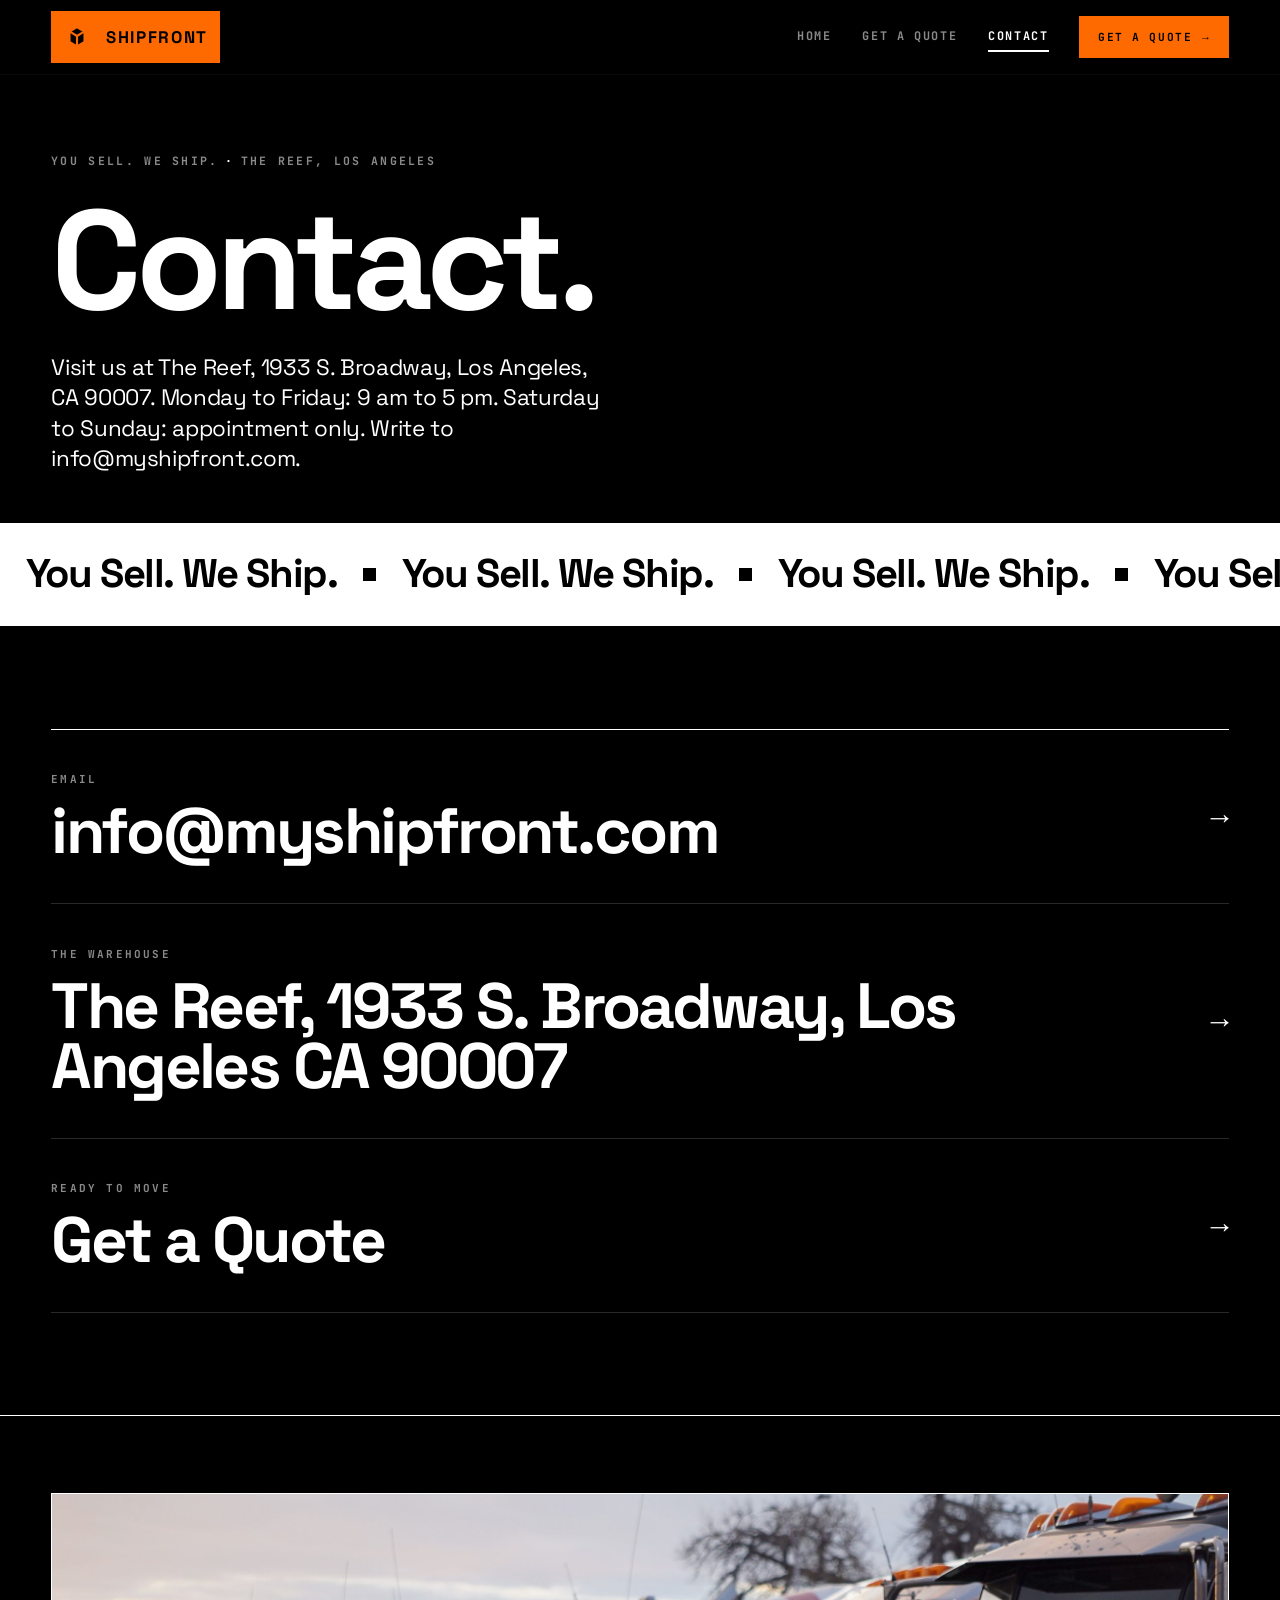
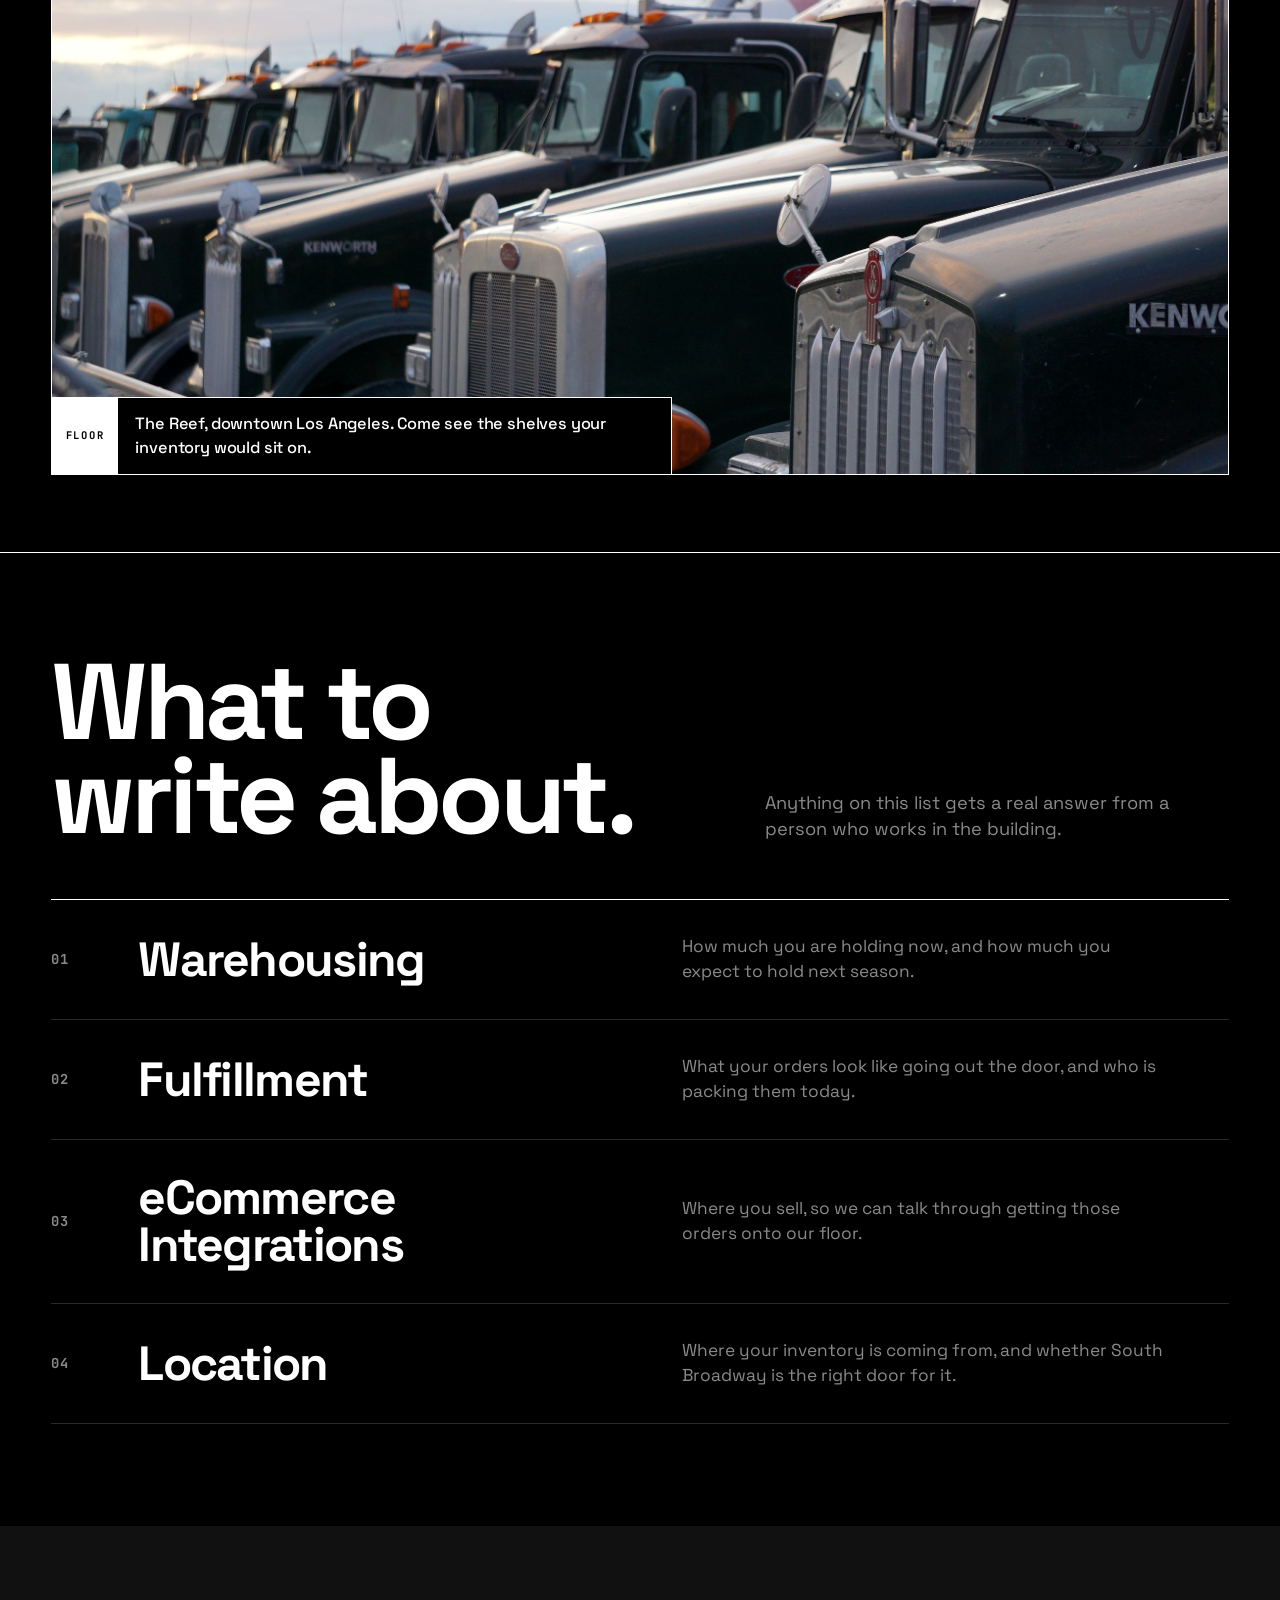
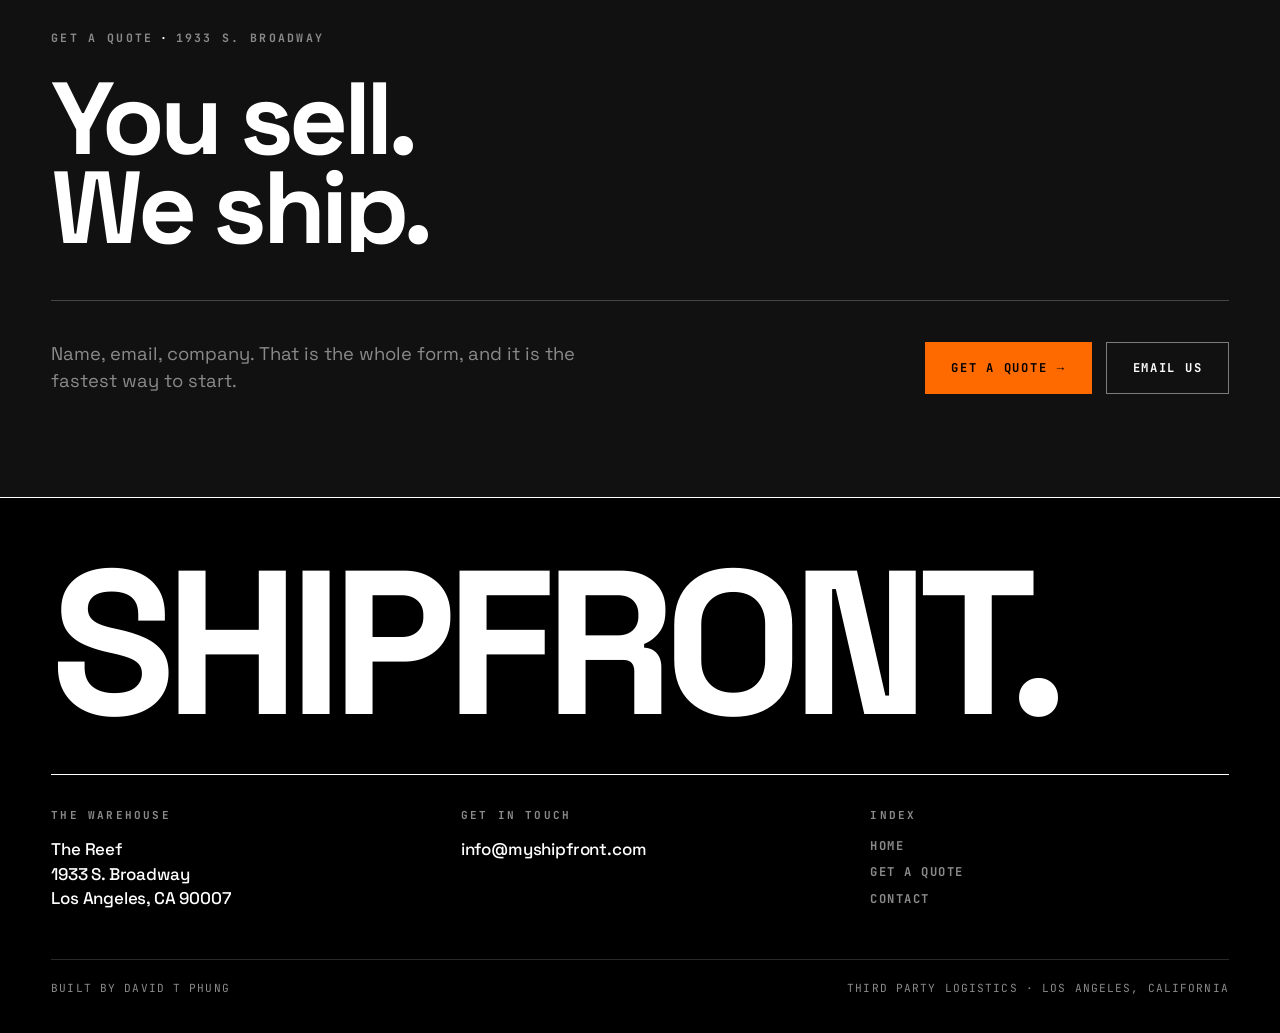
==== commit e445c71e: "Recut the mark to Kunal 1A EVEN 24x26 Replace the rejected 80 viewBox with hex plus inner Y, stem M1" ====
--- a/contact.html
+++ b/contact.html
@@ -45,17 +45,10 @@
         <a class="brand" href="index.html" aria-label="Shipfront, home">
           <span class="wordmark-bar">
             <span class="cube" aria-hidden="true">
-              <svg viewBox="0 0 80 80" role="presentation" focusable="false">
-                <polygon points="40,14 62,27 40,40 18,27" fill="#000" />
-                <polygon points="18,27 40,40 40,66 18,53" fill="#000" />
-                <polygon points="62,27 40,40 40,66 62,53" fill="#000" />
-                <g fill="none" stroke="#FF6A00" stroke-width="1.75" stroke-linejoin="miter" stroke-linecap="square">
-                  <polyline points="40,14 62,27 40,40 18,27 40,14" />
-                  <polyline points="18,27 18,53 40,66 62,53 62,27" />
-                  <line x1="40" y1="40" x2="40" y2="66" />
-                  <line x1="40" y1="40" x2="18" y2="27" />
-                  <line x1="40" y1="40" x2="62" y2="27" />
-                </g>
+              <svg viewBox="0 0 24 26" role="presentation" focusable="false">
+                <path d="M7 9 L12 6 L17 9 L17 16 L12 19 L7 16 Z" fill="#000" stroke="#FF6A00" stroke-width="1.4" stroke-linecap="square" stroke-linejoin="miter" />
+                <path d="M7 9 L12 12 L17 9" fill="none" stroke="#FF6A00" stroke-width="1.4" stroke-linecap="square" stroke-linejoin="miter" />
+                <path d="M12 12 L12 19" fill="none" stroke="#FF6A00" stroke-width="1.4" stroke-linecap="square" stroke-linejoin="miter" />
               </svg>
             </span>
             <span class="brand__name">SHIPFRONT</span>
--- a/css/press.css
+++ b/css/press.css
@@ -295,16 +295,16 @@
 }
 
 .cube {
-  width: 32px;
-  height: 32px;
+  width: 36px;
+  height: 39px;
   display: grid;
   place-items: center;
   flex: none;
 }
 
 .cube svg {
-  width: 32px;
-  height: 32px;
+  width: 36px;
+  height: 39px;
   overflow: visible;
 }
 
